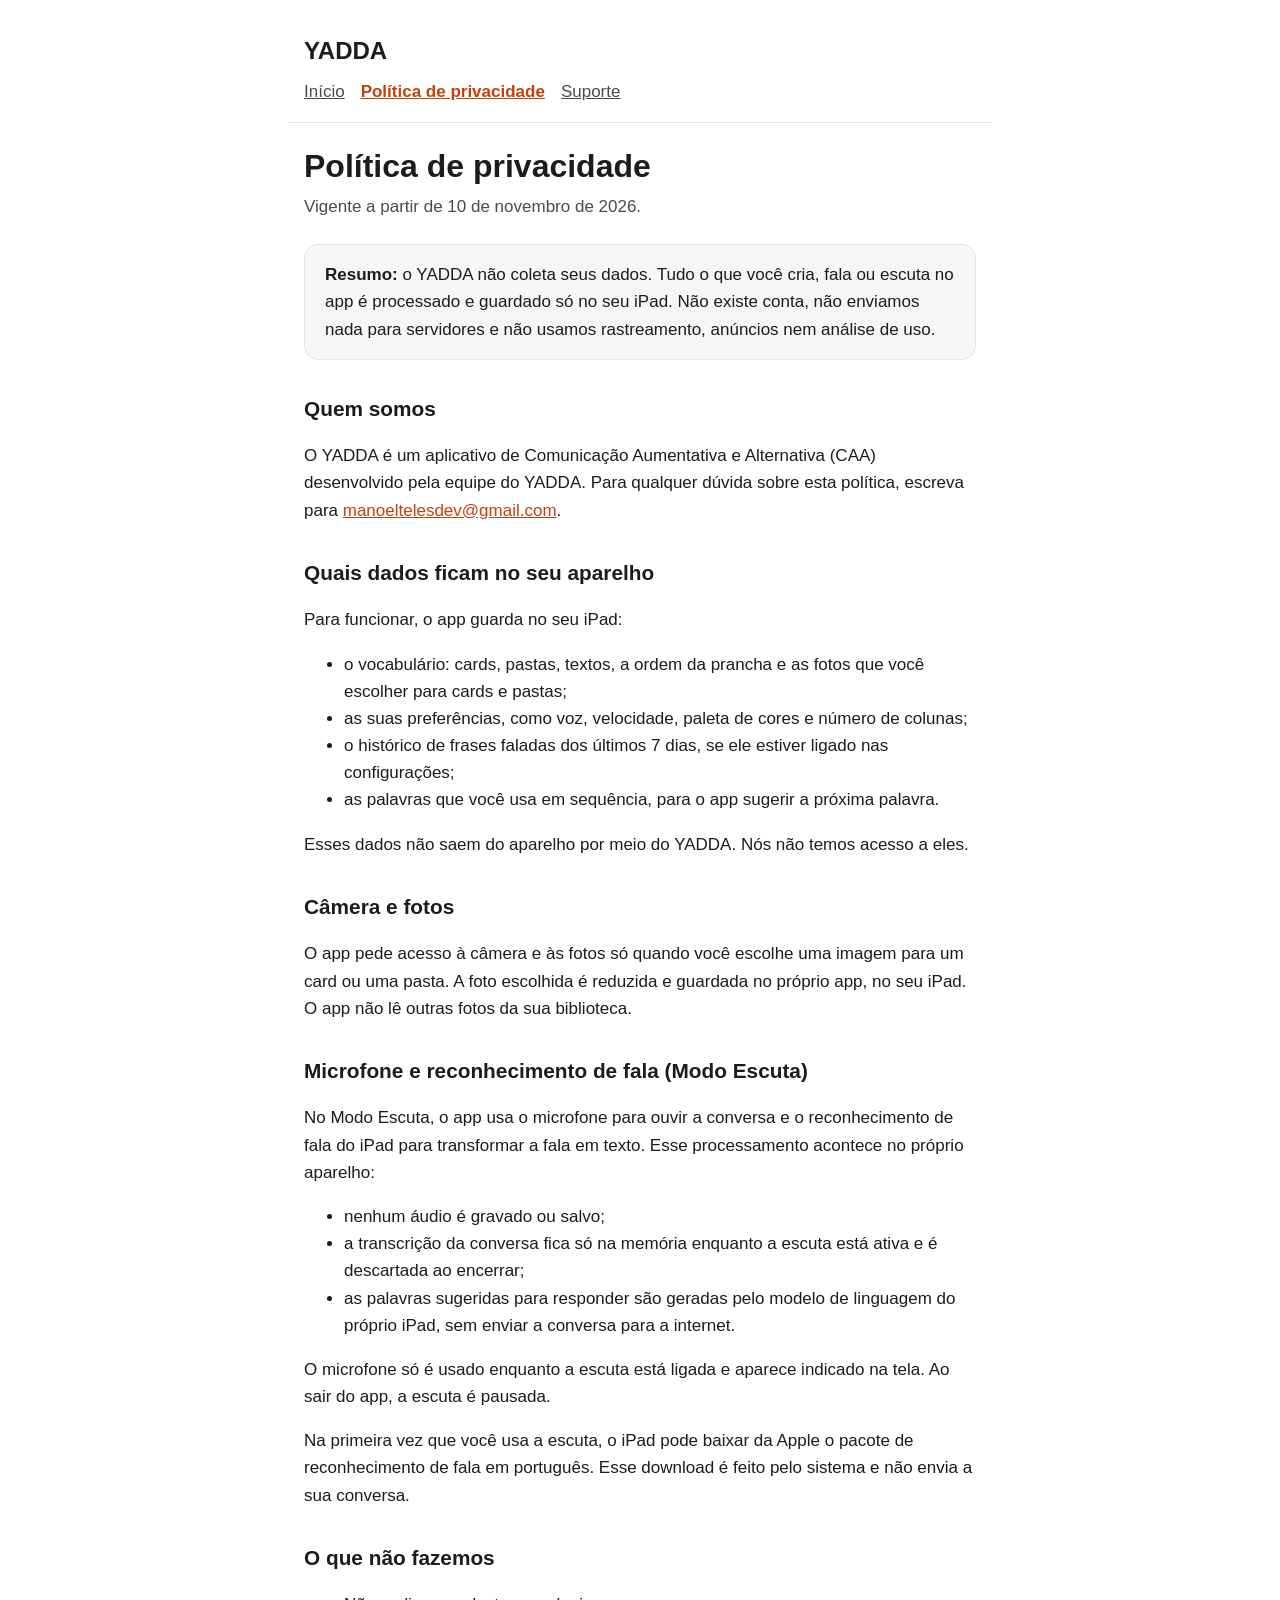
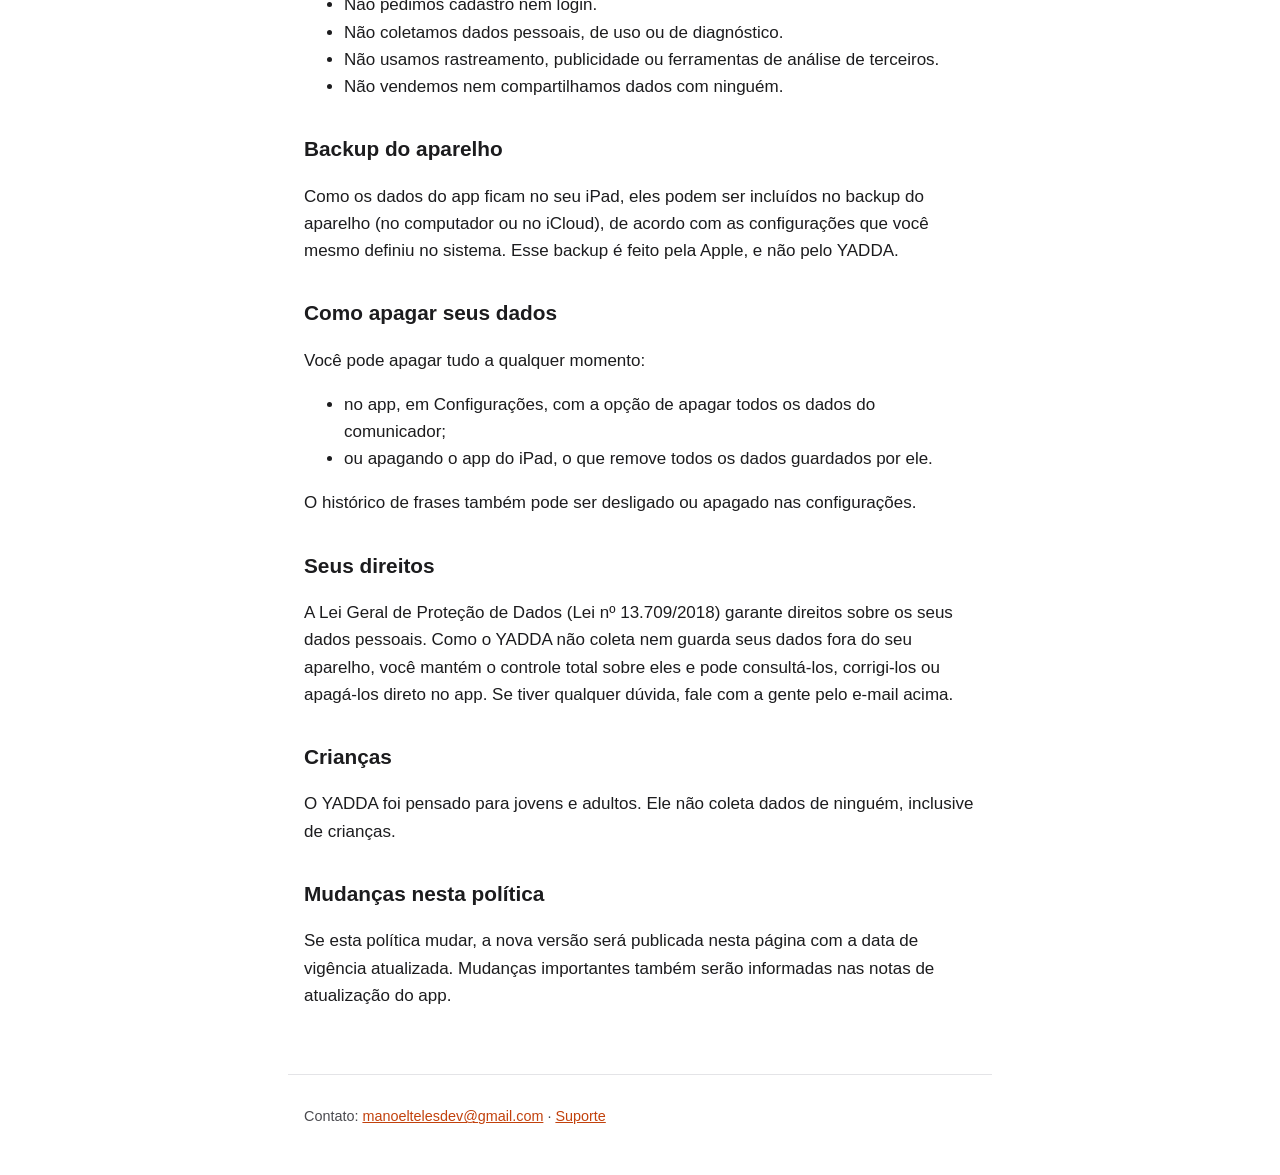
==== privacidade.html @ 6ea57fcd "Site do YADDA: início, política de privacidade e suporte Inclui o guia APP_STORE.md com as respostas" ====
<!doctype html>
<html lang="pt-BR">
<head>
  <meta charset="utf-8">
  <meta name="viewport" content="width=device-width, initial-scale=1">
  <title>Política de privacidade · YADDA</title>
  <meta name="description" content="Política de privacidade do aplicativo YADDA.">
  <link rel="stylesheet" href="estilo.css">
</head>
<body>
  <header>
    <a class="marca" href="index.html">YADDA</a>
    <nav aria-label="Páginas do site">
      <a href="index.html">Início</a>
      <a href="privacidade.html" aria-current="page">Política de privacidade</a>
      <a href="suporte.html">Suporte</a>
    </nav>
  </header>

  <main>
    <h1>Política de privacidade</h1>
    <p class="subtitulo">Vigente a partir de 10 de novembro de 2026.</p>

    <div class="cartao">
      <p><strong>Resumo:</strong> o YADDA não coleta seus dados. Tudo o que você cria, fala ou escuta no app é processado e guardado só no seu iPad. Não existe conta, não enviamos nada para servidores e não usamos rastreamento, anúncios nem análise de uso.</p>
    </div>

    <h2>Quem somos</h2>
    <p>O YADDA é um aplicativo de Comunicação Aumentativa e Alternativa (CAA) desenvolvido pela equipe do YADDA. Para qualquer dúvida sobre esta política, escreva para <a href="mailto:manoeltelesdev@gmail.com">manoeltelesdev@gmail.com</a>.</p>

    <h2>Quais dados ficam no seu aparelho</h2>
    <p>Para funcionar, o app guarda no seu iPad:</p>
    <ul>
      <li>o vocabulário: cards, pastas, textos, a ordem da prancha e as fotos que você escolher para cards e pastas;</li>
      <li>as suas preferências, como voz, velocidade, paleta de cores e número de colunas;</li>
      <li>o histórico de frases faladas dos últimos 7 dias, se ele estiver ligado nas configurações;</li>
      <li>as palavras que você usa em sequência, para o app sugerir a próxima palavra.</li>
    </ul>
    <p>Esses dados não saem do aparelho por meio do YADDA. Nós não temos acesso a eles.</p>

    <h2>Câmera e fotos</h2>
    <p>O app pede acesso à câmera e às fotos só quando você escolhe uma imagem para um card ou uma pasta. A foto escolhida é reduzida e guardada no próprio app, no seu iPad. O app não lê outras fotos da sua biblioteca.</p>

    <h2>Microfone e reconhecimento de fala (Modo Escuta)</h2>
    <p>No Modo Escuta, o app usa o microfone para ouvir a conversa e o reconhecimento de fala do iPad para transformar a fala em texto. Esse processamento acontece no próprio aparelho:</p>
    <ul>
      <li>nenhum áudio é gravado ou salvo;</li>
      <li>a transcrição da conversa fica só na memória enquanto a escuta está ativa e é descartada ao encerrar;</li>
      <li>as palavras sugeridas para responder são geradas pelo modelo de linguagem do próprio iPad, sem enviar a conversa para a internet.</li>
    </ul>
    <p>O microfone só é usado enquanto a escuta está ligada e aparece indicado na tela. Ao sair do app, a escuta é pausada.</p>
    <p>Na primeira vez que você usa a escuta, o iPad pode baixar da Apple o pacote de reconhecimento de fala em português. Esse download é feito pelo sistema e não envia a sua conversa.</p>

    <h2>O que não fazemos</h2>
    <ul>
      <li>Não pedimos cadastro nem login.</li>
      <li>Não coletamos dados pessoais, de uso ou de diagnóstico.</li>
      <li>Não usamos rastreamento, publicidade ou ferramentas de análise de terceiros.</li>
      <li>Não vendemos nem compartilhamos dados com ninguém.</li>
    </ul>

    <h2>Backup do aparelho</h2>
    <p>Como os dados do app ficam no seu iPad, eles podem ser incluídos no backup do aparelho (no computador ou no iCloud), de acordo com as configurações que você mesmo definiu no sistema. Esse backup é feito pela Apple, e não pelo YADDA.</p>

    <h2>Como apagar seus dados</h2>
    <p>Você pode apagar tudo a qualquer momento:</p>
    <ul>
      <li>no app, em Configurações, com a opção de apagar todos os dados do comunicador;</li>
      <li>ou apagando o app do iPad, o que remove todos os dados guardados por ele.</li>
    </ul>
    <p>O histórico de frases também pode ser desligado ou apagado nas configurações.</p>

    <h2>Seus direitos</h2>
    <p>A Lei Geral de Proteção de Dados (Lei nº 13.709/2018) garante direitos sobre os seus dados pessoais. Como o YADDA não coleta nem guarda seus dados fora do seu aparelho, você mantém o controle total sobre eles e pode consultá-los, corrigi-los ou apagá-los direto no app. Se tiver qualquer dúvida, fale com a gente pelo e-mail acima.</p>

    <h2>Crianças</h2>
    <p>O YADDA foi pensado para jovens e adultos. Ele não coleta dados de ninguém, inclusive de crianças.</p>

    <h2>Mudanças nesta política</h2>
    <p>Se esta política mudar, a nova versão será publicada nesta página com a data de vigência atualizada. Mudanças importantes também serão informadas nas notas de atualização do app.</p>
  </main>

  <footer>
    <p>Contato: <a href="mailto:manoeltelesdev@gmail.com">manoeltelesdev@gmail.com</a> · <a href="suporte.html">Suporte</a></p>
  </footer>
</body>
</html>
---- estilo.css ----
:root {
  --fundo: #ffffff;
  --texto: #1c1c1e;
  --texto-suave: #4a4a4f;
  --destaque: #c2410c;
  --borda: #e4e4e7;
  --cartao: #f6f6f7;
  color-scheme: light dark;
}

@media (prefers-color-scheme: dark) {
  :root {
    --fundo: #111113;
    --texto: #f2f2f4;
    --texto-suave: #b4b4ba;
    --destaque: #fb923c;
    --borda: #2c2c30;
    --cartao: #1c1c1f;
  }
}

* { box-sizing: border-box; }

body {
  margin: 0;
  background: var(--fundo);
  color: var(--texto);
  font-family: -apple-system, BlinkMacSystemFont, "SF Pro Text", "Segoe UI", Roboto, sans-serif;
  font-size: 1.0625rem;
  line-height: 1.6;
}

header, main, footer {
  max-width: 44rem;
  margin: 0 auto;
  padding: 0 1rem;
}

header {
  padding-top: 2rem;
  padding-bottom: 1rem;
  border-bottom: 1px solid var(--borda);
}

header a.marca {
  font-size: 1.5rem;
  font-weight: 700;
  color: var(--texto);
  text-decoration: none;
}

nav {
  margin-top: 0.5rem;
  display: flex;
  flex-wrap: wrap;
  gap: 1rem;
}

nav a { color: var(--texto-suave); }
nav a[aria-current="page"] { color: var(--destaque); font-weight: 600; }

main { padding-top: 1.5rem; padding-bottom: 3rem; }

h1 { font-size: 2rem; line-height: 1.2; margin: 0 0 0.5rem; }
h2 { font-size: 1.3rem; margin-top: 2rem; }

a { color: var(--destaque); }
a:focus-visible { outline: 3px solid var(--destaque); outline-offset: 2px; }

.subtitulo { color: var(--texto-suave); margin-top: 0; }

.cartao {
  background: var(--cartao);
  border: 1px solid var(--borda);
  border-radius: 14px;
  padding: 1rem 1.25rem;
  margin: 1.5rem 0;
}

.cartao p:first-child { margin-top: 0; }
.cartao p:last-child { margin-bottom: 0; }

footer {
  border-top: 1px solid var(--borda);
  padding-top: 1rem;
  padding-bottom: 2rem;
  color: var(--texto-suave);
  font-size: 0.9rem;
}
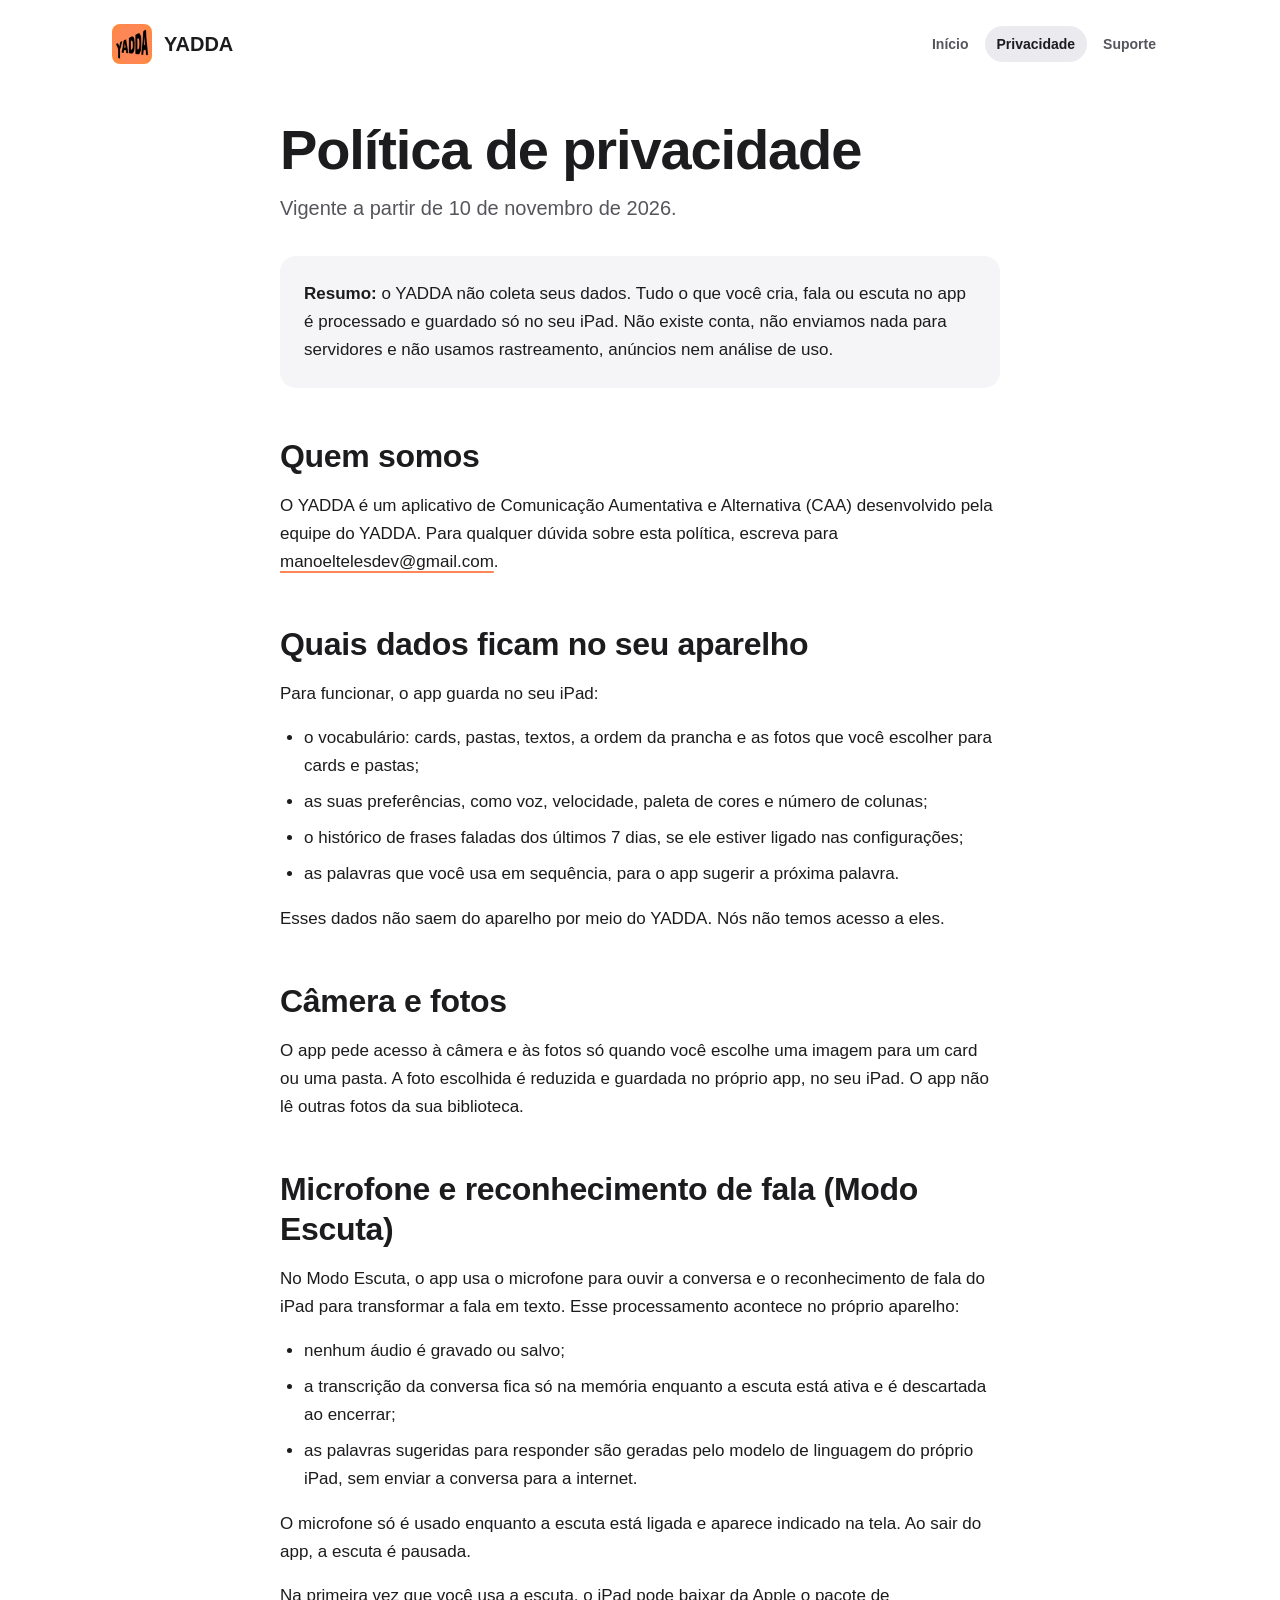
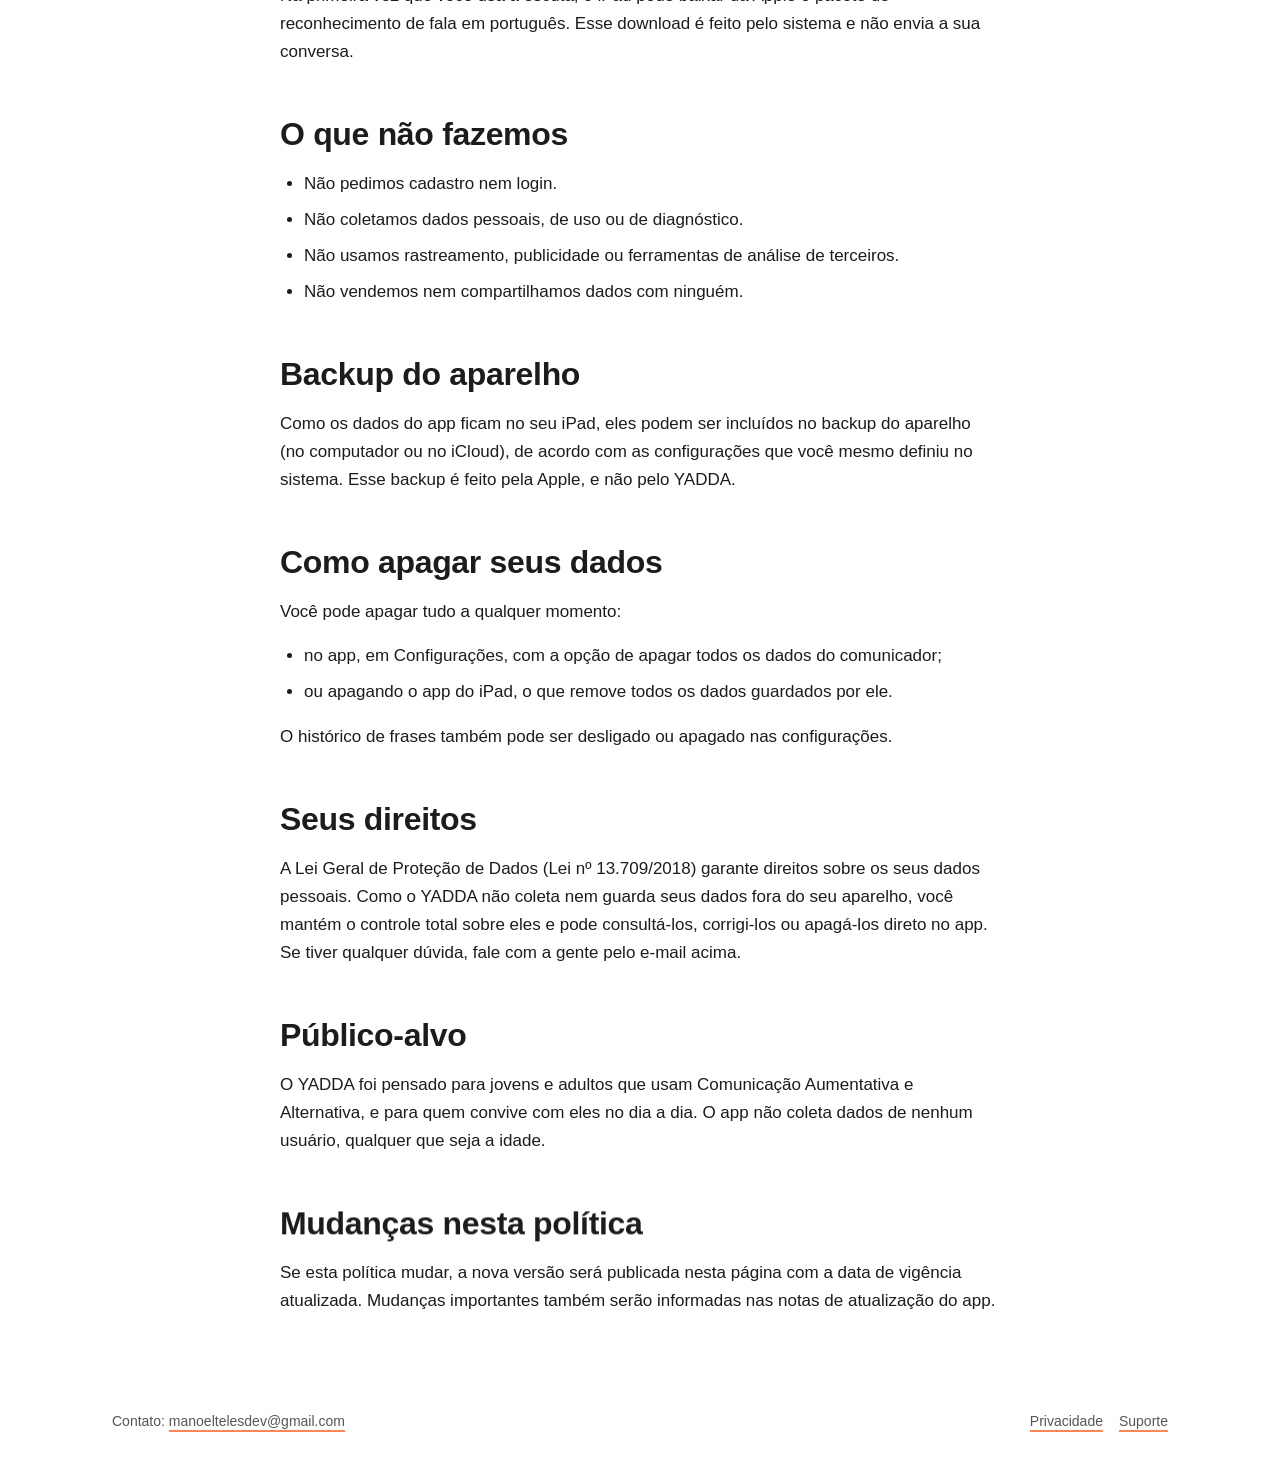
==== commit e28a891d: "feat: iPad 3D girando na rolagem, rolagem suave e frase nas cores do app - O iPad gira uma volta len" ====
--- a/privacidade.html
+++ b/privacidade.html
@@ -5,30 +5,45 @@
   <meta name="viewport" content="width=device-width, initial-scale=1">
   <title>Política de privacidade · YADDA</title>
   <meta name="description" content="Política de privacidade do aplicativo YADDA.">
+  <meta name="theme-color" content="#ffffff" media="(prefers-color-scheme: light)">
+  <meta name="theme-color" content="#111113" media="(prefers-color-scheme: dark)">
+  <link rel="icon" href="favicon.png" type="image/png">
+  <link rel="apple-touch-icon" href="apple-touch-icon.png">
   <link rel="stylesheet" href="estilo.css">
+  <script>
+    if (!matchMedia("(prefers-reduced-motion: reduce)").matches) document.documentElement.classList.add("anima");
+  </script>
+  <script src="js/lenis-1.3.27.js" defer></script>
+  <script src="js/motion-14.6.0.js" defer></script>
+  <script src="js/animacoes.js" defer></script>
 </head>
 <body>
-  <header>
-    <a class="marca" href="index.html">YADDA</a>
-    <nav aria-label="Páginas do site">
-      <a href="index.html">Início</a>
-      <a href="privacidade.html" aria-current="page">Política de privacidade</a>
-      <a href="suporte.html">Suporte</a>
-    </nav>
+  <a class="pular" href="#conteudo">Pular para o conteúdo</a>
+  <div class="progresso" aria-hidden="true"></div>
+
+  <header class="topo">
+    <div class="conteudo">
+      <a class="marca" href="index.html" data-entra><img src="img/icone.png" alt="" width="40" height="40">YADDA</a>
+      <nav class="menu" aria-label="Páginas do site">
+        <a data-entra href="index.html">Início</a>
+        <a data-entra href="privacidade.html" aria-current="page">Privacidade</a>
+        <a data-entra href="suporte.html">Suporte</a>
+      </nav>
+    </div>
   </header>
 
-  <main>
-    <h1>Política de privacidade</h1>
-    <p class="subtitulo">Vigente a partir de 10 de novembro de 2026.</p>
+  <main id="conteudo" class="conteudo leitura">
+    <h1 data-palavras>Política de privacidade</h1>
+    <p class="apoio" data-entra>Vigente a partir de 10 de novembro de 2026.</p>
 
-    <div class="cartao">
+    <div class="resumo" data-entra>
       <p><strong>Resumo:</strong> o YADDA não coleta seus dados. Tudo o que você cria, fala ou escuta no app é processado e guardado só no seu iPad. Não existe conta, não enviamos nada para servidores e não usamos rastreamento, anúncios nem análise de uso.</p>
     </div>
 
-    <h2>Quem somos</h2>
+    <h2 data-revela>Quem somos</h2>
     <p>O YADDA é um aplicativo de Comunicação Aumentativa e Alternativa (CAA) desenvolvido pela equipe do YADDA. Para qualquer dúvida sobre esta política, escreva para <a href="mailto:manoeltelesdev@gmail.com">manoeltelesdev@gmail.com</a>.</p>
 
-    <h2>Quais dados ficam no seu aparelho</h2>
+    <h2 data-revela>Quais dados ficam no seu aparelho</h2>
     <p>Para funcionar, o app guarda no seu iPad:</p>
     <ul>
       <li>o vocabulário: cards, pastas, textos, a ordem da prancha e as fotos que você escolher para cards e pastas;</li>
@@ -38,10 +53,10 @@
     </ul>
     <p>Esses dados não saem do aparelho por meio do YADDA. Nós não temos acesso a eles.</p>
 
-    <h2>Câmera e fotos</h2>
+    <h2 data-revela>Câmera e fotos</h2>
     <p>O app pede acesso à câmera e às fotos só quando você escolhe uma imagem para um card ou uma pasta. A foto escolhida é reduzida e guardada no próprio app, no seu iPad. O app não lê outras fotos da sua biblioteca.</p>
 
-    <h2>Microfone e reconhecimento de fala (Modo Escuta)</h2>
+    <h2 data-revela>Microfone e reconhecimento de fala (Modo Escuta)</h2>
     <p>No Modo Escuta, o app usa o microfone para ouvir a conversa e o reconhecimento de fala do iPad para transformar a fala em texto. Esse processamento acontece no próprio aparelho:</p>
     <ul>
       <li>nenhum áudio é gravado ou salvo;</li>
@@ -51,7 +66,7 @@
     <p>O microfone só é usado enquanto a escuta está ligada e aparece indicado na tela. Ao sair do app, a escuta é pausada.</p>
     <p>Na primeira vez que você usa a escuta, o iPad pode baixar da Apple o pacote de reconhecimento de fala em português. Esse download é feito pelo sistema e não envia a sua conversa.</p>
 
-    <h2>O que não fazemos</h2>
+    <h2 data-revela>O que não fazemos</h2>
     <ul>
       <li>Não pedimos cadastro nem login.</li>
       <li>Não coletamos dados pessoais, de uso ou de diagnóstico.</li>
@@ -59,10 +74,10 @@
       <li>Não vendemos nem compartilhamos dados com ninguém.</li>
     </ul>
 
-    <h2>Backup do aparelho</h2>
+    <h2 data-revela>Backup do aparelho</h2>
     <p>Como os dados do app ficam no seu iPad, eles podem ser incluídos no backup do aparelho (no computador ou no iCloud), de acordo com as configurações que você mesmo definiu no sistema. Esse backup é feito pela Apple, e não pelo YADDA.</p>
 
-    <h2>Como apagar seus dados</h2>
+    <h2 data-revela>Como apagar seus dados</h2>
     <p>Você pode apagar tudo a qualquer momento:</p>
     <ul>
       <li>no app, em Configurações, com a opção de apagar todos os dados do comunicador;</li>
@@ -70,18 +85,24 @@
     </ul>
     <p>O histórico de frases também pode ser desligado ou apagado nas configurações.</p>
 
-    <h2>Seus direitos</h2>
+    <h2 data-revela>Seus direitos</h2>
     <p>A Lei Geral de Proteção de Dados (Lei nº 13.709/2018) garante direitos sobre os seus dados pessoais. Como o YADDA não coleta nem guarda seus dados fora do seu aparelho, você mantém o controle total sobre eles e pode consultá-los, corrigi-los ou apagá-los direto no app. Se tiver qualquer dúvida, fale com a gente pelo e-mail acima.</p>
 
-    <h2>Crianças</h2>
-    <p>O YADDA foi pensado para jovens e adultos. Ele não coleta dados de ninguém, inclusive de crianças.</p>
+    <h2 data-revela>Público-alvo</h2>
+    <p>O YADDA foi pensado para jovens e adultos que usam Comunicação Aumentativa e Alternativa, e para quem convive com eles no dia a dia. O app não coleta dados de nenhum usuário, qualquer que seja a idade.</p>
 
-    <h2>Mudanças nesta política</h2>
+    <h2 data-revela>Mudanças nesta política</h2>
     <p>Se esta política mudar, a nova versão será publicada nesta página com a data de vigência atualizada. Mudanças importantes também serão informadas nas notas de atualização do app.</p>
   </main>
 
-  <footer>
-    <p>Contato: <a href="mailto:manoeltelesdev@gmail.com">manoeltelesdev@gmail.com</a> · <a href="suporte.html">Suporte</a></p>
+  <footer class="rodape">
+    <div class="conteudo">
+      <p>Contato: <a href="mailto:manoeltelesdev@gmail.com">manoeltelesdev@gmail.com</a></p>
+      <nav aria-label="Rodapé">
+        <a href="privacidade.html">Privacidade</a>
+        <a href="suporte.html">Suporte</a>
+      </nav>
+    </div>
   </footer>
 </body>
 </html>
--- a/estilo.css
+++ b/estilo.css
@@ -1,89 +1,496 @@
+/* YADDA · tokens e estilos do site.
+   Primitivos vêm do app (Colors/Default e AppIcon). Componentes usam só os semânticos. */
+
 :root {
-  --fundo: #ffffff;
-  --texto: #1c1c1e;
-  --texto-suave: #4a4a4f;
-  --destaque: #c2410c;
-  --borda: #e4e4e7;
-  --cartao: #f6f6f7;
+  /* Primitivos: paleta Original dos cards e laranja do ícone */
+  --yellow-500: #ffb700;
+  --green-500: #45bf59;
+  --orange-500: #ff8657;
+  --blue-500: #1cb5e3;
+  --pink-500: #ff6eb9;
+  --purple-500: #d668e5;
+  --neutral-0: #ffffff;
+  --neutral-50: #f5f5f7;
+  --neutral-100: #ebebef;
+  --neutral-600: #55555c;
+  --neutral-900: #1c1c1e;
+  --neutral-950: #111113;
+
+  /* Semânticos (claro) */
+  --color-bg: var(--neutral-0);
+  --color-surface: var(--neutral-50);
+  --color-surface-strong: var(--neutral-100);
+  --color-text: var(--neutral-900);
+  --color-text-muted: var(--neutral-600);
+  --color-on-brand: var(--neutral-900);
+  --color-brand: var(--orange-500);
+  --color-link-line: var(--orange-500);
+  --color-focus: var(--neutral-900);
+  --color-bezel: var(--neutral-900);
+
+  /* Espaço (grade de 4) */
+  --space-1: 4px;
+  --space-2: 8px;
+  --space-3: 12px;
+  --space-4: 16px;
+  --space-5: 20px;
+  --space-6: 24px;
+  --space-8: 32px;
+  --space-10: 40px;
+  --space-12: 48px;
+  --space-16: 64px;
+  --space-24: 96px;
+
+  /* Raio */
+  --radius-sm: 8px;
+  --radius-md: 16px;
+  --radius-lg: 24px;
+  --radius-xl: 40px;
+  --radius-pill: 999px;
+
+  /* Tipografia: escala com line-height na grade */
+  --font-sans: -apple-system, BlinkMacSystemFont, "SF Pro Text", "Segoe UI", Roboto, sans-serif;
+  --text-sm: 14px;   --leading-sm: 20px;
+  --text-md: 17px;   --leading-md: 28px;
+  --text-lg: 20px;   --leading-lg: 32px;
+  --text-xl: 24px;   --leading-xl: 32px;
+  --text-2xl: 32px;  --leading-2xl: 40px;
+  --text-3xl: 40px;  --leading-3xl: 44px;
+  --text-4xl: 56px;  --leading-4xl: 60px;
+
+  /* Sombra e movimento */
+  --shadow-shot: 0 12px 40px rgb(0 0 0 / 0.12);
+  --duration-fast: 150ms;
+  --duration-base: 240ms;
+  --ease: cubic-bezier(0.2, 0, 0, 1);
+
+  /* Largura */
+  --width-page: 1120px;
+  --width-text: 720px;
+
   color-scheme: light dark;
 }
 
 @media (prefers-color-scheme: dark) {
   :root {
-    --fundo: #111113;
-    --texto: #f2f2f4;
-    --texto-suave: #b4b4ba;
-    --destaque: #fb923c;
-    --borda: #2c2c30;
-    --cartao: #1c1c1f;
+    --color-bg: var(--neutral-950);
+    --color-surface: #1c1c1f;
+    --color-surface-strong: #2a2a2e;
+    --color-text: #f2f2f4;
+    --color-text-muted: #b4b4ba;
+    --color-focus: #f2f2f4;
+    --color-bezel: #2a2a2e;
+    --shadow-shot: 0 12px 40px rgb(0 0 0 / 0.5);
   }
 }
 
-* { box-sizing: border-box; }
+/* Rolagem suave (Lenis) */
+html.lenis,
+html.lenis body {
+  height: auto;
+}
+
+.lenis:not(.lenis-autoToggle).lenis-stopped {
+  overflow: clip;
+}
+
+.lenis [data-lenis-prevent],
+.lenis [data-lenis-prevent-wheel],
+.lenis [data-lenis-prevent-touch],
+.lenis [data-lenis-prevent-vertical],
+.lenis [data-lenis-prevent-horizontal] {
+  overscroll-behavior: contain;
+}
+
+.lenis.lenis-smooth iframe {
+  pointer-events: none;
+}
+
+.lenis.lenis-autoToggle {
+  transition-property: overflow;
+  transition-duration: 1ms;
+  transition-behavior: allow-discrete;
+}
+
+/* Base */
+*, *::before, *::after { box-sizing: border-box; }
+
+html { -webkit-text-size-adjust: 100%; }
 
 body {
   margin: 0;
-  background: var(--fundo);
-  color: var(--texto);
-  font-family: -apple-system, BlinkMacSystemFont, "SF Pro Text", "Segoe UI", Roboto, sans-serif;
-  font-size: 1.0625rem;
-  line-height: 1.6;
-}
-
-header, main, footer {
-  max-width: 44rem;
+  background: var(--color-bg);
+  color: var(--color-text);
+  font-family: var(--font-sans);
+  font-size: var(--text-md);
+  line-height: var(--leading-md);
+}
+
+img { display: block; max-width: 100%; height: auto; }
+
+a {
+  color: inherit;
+  text-decoration-line: underline;
+  text-decoration-color: var(--color-link-line);
+  text-decoration-thickness: 2px;
+  text-underline-offset: 4px;
+  transition: text-decoration-thickness var(--duration-fast) var(--ease);
+}
+a:hover { text-decoration-thickness: 4px; }
+
+:focus-visible {
+  outline: 3px solid var(--color-focus);
+  outline-offset: 4px;
+  border-radius: var(--radius-sm);
+}
+
+.pular {
+  position: absolute;
+  left: var(--space-4);
+  top: calc(-1 * var(--space-16));
+  padding: var(--space-2) var(--space-4);
+  background: var(--color-text);
+  color: var(--color-bg);
+  border-radius: var(--radius-sm);
+  z-index: 10;
+}
+.pular:focus { top: var(--space-4); }
+
+.conteudo {
+  width: 100%;
+  max-width: var(--width-page);
   margin: 0 auto;
-  padding: 0 1rem;
-}
-
-header {
-  padding-top: 2rem;
-  padding-bottom: 1rem;
-  border-bottom: 1px solid var(--borda);
-}
-
-header a.marca {
-  font-size: 1.5rem;
-  font-weight: 700;
-  color: var(--texto);
-  text-decoration: none;
-}
-
-nav {
-  margin-top: 0.5rem;
+  padding: 0 var(--space-4);
+}
+
+@media (min-width: 768px) {
+  .conteudo { padding: 0 var(--space-8); }
+}
+
+/* Topo */
+.topo .conteudo {
   display: flex;
   flex-wrap: wrap;
-  gap: 1rem;
-}
-
-nav a { color: var(--texto-suave); }
-nav a[aria-current="page"] { color: var(--destaque); font-weight: 600; }
-
-main { padding-top: 1.5rem; padding-bottom: 3rem; }
-
-h1 { font-size: 2rem; line-height: 1.2; margin: 0 0 0.5rem; }
-h2 { font-size: 1.3rem; margin-top: 2rem; }
-
-a { color: var(--destaque); }
-a:focus-visible { outline: 3px solid var(--destaque); outline-offset: 2px; }
-
-.subtitulo { color: var(--texto-suave); margin-top: 0; }
-
-.cartao {
-  background: var(--cartao);
-  border: 1px solid var(--borda);
-  border-radius: 14px;
-  padding: 1rem 1.25rem;
-  margin: 1.5rem 0;
-}
-
-.cartao p:first-child { margin-top: 0; }
-.cartao p:last-child { margin-bottom: 0; }
-
-footer {
-  border-top: 1px solid var(--borda);
-  padding-top: 1rem;
-  padding-bottom: 2rem;
-  color: var(--texto-suave);
-  font-size: 0.9rem;
-}
+  align-items: center;
+  justify-content: space-between;
+  gap: var(--space-4);
+  padding-top: var(--space-6);
+  padding-bottom: var(--space-6);
+}
+
+.marca {
+  display: inline-flex;
+  align-items: center;
+  gap: var(--space-3);
+  font-size: var(--text-lg);
+  line-height: var(--leading-lg);
+  font-weight: 800;
+  text-decoration: none;
+}
+.marca img {
+  width: 40px;
+  height: 40px;
+  border-radius: var(--radius-sm);
+}
+
+.menu {
+  display: flex;
+  flex-wrap: wrap;
+  gap: var(--space-1);
+}
+.menu a {
+  display: inline-block;
+  padding: var(--space-2) var(--space-3);
+  border-radius: var(--radius-pill);
+  font-size: var(--text-sm);
+  line-height: var(--leading-sm);
+  font-weight: 600;
+  text-decoration: none;
+  color: var(--color-text-muted);
+  transition: background-color var(--duration-fast) var(--ease), color var(--duration-fast) var(--ease);
+}
+.menu a:hover { color: var(--color-text); background: var(--color-surface); }
+.menu a[aria-current="page"] { color: var(--color-text); background: var(--color-surface-strong); }
+
+/* Tipografia */
+h1, h2, h3 { margin: 0; letter-spacing: -0.01em; }
+
+h1 {
+  font-size: var(--text-3xl);
+  line-height: var(--leading-3xl);
+  font-weight: 800;
+  letter-spacing: -0.02em;
+}
+
+h2 {
+  font-size: var(--text-xl);
+  line-height: var(--leading-xl);
+  font-weight: 700;
+}
+
+h3 {
+  font-size: var(--text-md);
+  line-height: var(--leading-md);
+  font-weight: 700;
+}
+
+@media (min-width: 768px) {
+  h1 { font-size: var(--text-4xl); line-height: var(--leading-4xl); }
+  h2 { font-size: var(--text-2xl); line-height: var(--leading-2xl); }
+}
+
+p { margin: 0; }
+
+.apoio {
+  font-size: var(--text-lg);
+  line-height: var(--leading-lg);
+  color: var(--color-text-muted);
+}
+
+/* Botões: um cheio por página */
+.botao {
+  display: inline-flex;
+  align-items: center;
+  justify-content: center;
+  min-height: 48px;
+  padding: var(--space-3) var(--space-6);
+  border-radius: var(--radius-pill);
+  font-weight: 700;
+  text-decoration: none;
+  transition: transform var(--duration-fast) var(--ease), opacity var(--duration-fast) var(--ease);
+}
+.botao:active { transform: scale(0.98); }
+.botao--principal { background: var(--color-brand); color: var(--color-on-brand); }
+.botao--principal:hover { opacity: 0.9; }
+
+/* Página inicial */
+.abertura {
+  display: grid;
+  gap: var(--space-12);
+  justify-items: center;
+  padding-top: var(--space-8);
+  padding-bottom: var(--space-16);
+  text-align: center;
+}
+
+.abertura__texto {
+  display: grid;
+  gap: var(--space-6);
+  justify-items: center;
+  max-width: var(--width-text);
+}
+
+@media (min-width: 960px) {
+  .abertura { gap: var(--space-16); padding-top: var(--space-12); padding-bottom: var(--space-24); }
+}
+
+/* A frase em cards: o destaque do site */
+.frase {
+  display: flex;
+  flex-wrap: wrap;
+  justify-content: center;
+  gap: var(--space-2);
+}
+.frase button {
+  min-width: 80px;
+  height: 88px;
+  padding: 0 var(--space-5);
+  border: 0;
+  border-radius: var(--radius-md);
+  color: var(--color-on-brand);
+  font: inherit;
+  font-size: var(--text-lg);
+  line-height: var(--leading-lg);
+  font-weight: 700;
+  cursor: pointer;
+  -webkit-tap-highlight-color: transparent;
+}
+@media (max-width: 480px) {
+  .frase button {
+    min-width: 0;
+    height: 64px;
+    padding: 0 var(--space-3);
+    font-size: var(--text-md);
+    line-height: var(--leading-md);
+    border-radius: var(--radius-sm);
+  }
+}
+.frase button:nth-child(1) { background: var(--orange-500); }
+.frase button:nth-child(2) { background: var(--blue-500); }
+.frase button:nth-child(3) { background: var(--green-500); }
+
+.palavra { display: inline-block; }
+
+/* Moldura de iPad */
+.palco {
+  width: 100%;
+  max-width: 880px;
+  perspective: 1600px;
+}
+
+.ipad {
+  margin: 0;
+  padding: var(--space-3);
+  border-radius: var(--radius-lg);
+  background: var(--color-bezel);
+  box-shadow: var(--shadow-shot);
+  will-change: transform;
+}
+.ipad img { border-radius: var(--radius-md); }
+
+@media (min-width: 768px) {
+  .ipad { padding: var(--space-4); border-radius: var(--radius-xl); }
+  .ipad img { border-radius: var(--radius-lg); }
+}
+
+/* iPad 3D: o canvas cobre a tela, e as molduras viram só âncoras de posição */
+.cena3d {
+  position: fixed;
+  inset: 0;
+  width: 100%;
+  height: 100%;
+  z-index: 5;
+  pointer-events: none;
+  opacity: 0;
+}
+.tres [data-ipad] { background: transparent; box-shadow: none; }
+.tres [data-ipad] img { opacity: 0; }
+
+/* Barra de progresso da leitura, nas cores dos cards */
+.progresso {
+  position: fixed;
+  inset: 0 0 auto 0;
+  height: var(--space-1);
+  z-index: 20;
+  transform: scaleX(0);
+  transform-origin: 0 50%;
+  background: linear-gradient(90deg,
+    var(--pink-500) 0 16.66%, var(--yellow-500) 0 33.33%, var(--orange-500) 0 50%,
+    var(--green-500) 0 66.66%, var(--purple-500) 0 83.33%, var(--blue-500) 0);
+}
+
+/* Estado inicial das animações: só quando o JS e o movimento estão ligados */
+.anima [data-entra],
+.anima [data-revela],
+.anima [data-cascata] > *,
+.anima .palavra { opacity: 0; }
+
+.recursos {
+  display: grid;
+  gap: var(--space-8);
+  padding-top: var(--space-16);
+  padding-bottom: var(--space-16);
+}
+.recursos ul {
+  display: grid;
+  gap: var(--space-8);
+  margin: 0;
+  padding: 0;
+  list-style: none;
+}
+.recursos li { display: grid; gap: var(--space-2); align-content: start; }
+.recursos li p { color: var(--color-text-muted); }
+
+@media (min-width: 768px) {
+  .recursos ul { grid-template-columns: repeat(2, 1fr); gap: var(--space-10) var(--space-12); }
+}
+
+.escuta {
+  display: grid;
+  gap: var(--space-10);
+  align-items: center;
+  padding-top: var(--space-16);
+  padding-bottom: var(--space-16);
+}
+.escuta__texto { display: grid; gap: var(--space-4); }
+.escuta .ipad { width: 100%; order: -1; }
+
+@media (min-width: 960px) {
+  .escuta { grid-template-columns: 3fr 2fr; gap: var(--space-16); }
+}
+
+.faixa {
+  background: var(--color-surface);
+}
+.faixa .conteudo {
+  display: grid;
+  gap: var(--space-4);
+  padding-top: var(--space-12);
+  padding-bottom: var(--space-12);
+  max-width: calc(var(--width-text) + 2 * var(--space-8));
+}
+
+/* Páginas de texto (privacidade e suporte) */
+.leitura {
+  max-width: calc(var(--width-text) + 2 * var(--space-8));
+  padding-top: var(--space-8);
+  padding-bottom: var(--space-16);
+}
+.leitura > * + * { margin-top: var(--space-4); }
+.leitura h1 + .apoio { margin-top: var(--space-3); }
+.leitura h2 { margin-top: var(--space-12); }
+.leitura h3 { margin-top: var(--space-6); }
+.leitura ul { padding-left: var(--space-6); }
+.leitura li + li { margin-top: var(--space-2); }
+
+.resumo {
+  margin-top: var(--space-8);
+  padding: var(--space-6);
+  border-radius: var(--radius-md);
+  background: var(--color-surface);
+}
+
+/* Perguntas frequentes */
+.perguntas { margin-top: var(--space-6); }
+.perguntas details {
+  border-radius: var(--radius-md);
+  background: var(--color-surface);
+}
+.perguntas details + details { margin-top: var(--space-2); }
+.perguntas summary {
+  display: flex;
+  justify-content: space-between;
+  align-items: center;
+  gap: var(--space-4);
+  min-height: 56px;
+  padding: var(--space-3) var(--space-5);
+  font-weight: 700;
+  cursor: pointer;
+  list-style: none;
+  border-radius: var(--radius-md);
+}
+.perguntas summary::-webkit-details-marker { display: none; }
+.perguntas summary::after {
+  content: "";
+  flex: none;
+  width: 10px;
+  height: 10px;
+  border-right: 2px solid currentColor;
+  border-bottom: 2px solid currentColor;
+  transform: translateY(-2px) rotate(45deg);
+  transition: transform var(--duration-fast) var(--ease);
+}
+.perguntas details[open] summary::after { transform: translateY(2px) rotate(-135deg); }
+.perguntas details .resposta {
+  padding: 0 var(--space-5) var(--space-5);
+  color: var(--color-text-muted);
+}
+
+/* Rodapé */
+.rodape .conteudo {
+  display: flex;
+  flex-wrap: wrap;
+  justify-content: space-between;
+  gap: var(--space-4);
+  padding-top: var(--space-8);
+  padding-bottom: var(--space-10);
+  font-size: var(--text-sm);
+  line-height: var(--leading-sm);
+  color: var(--color-text-muted);
+}
+.rodape__texto { display: grid; gap: var(--space-1); max-width: var(--width-text); }
+.rodape nav { display: flex; flex-wrap: wrap; gap: var(--space-4); }
+
+@media (prefers-reduced-motion: reduce) {
+  *, *::before, *::after { transition: none !important; animation: none !important; }
+}
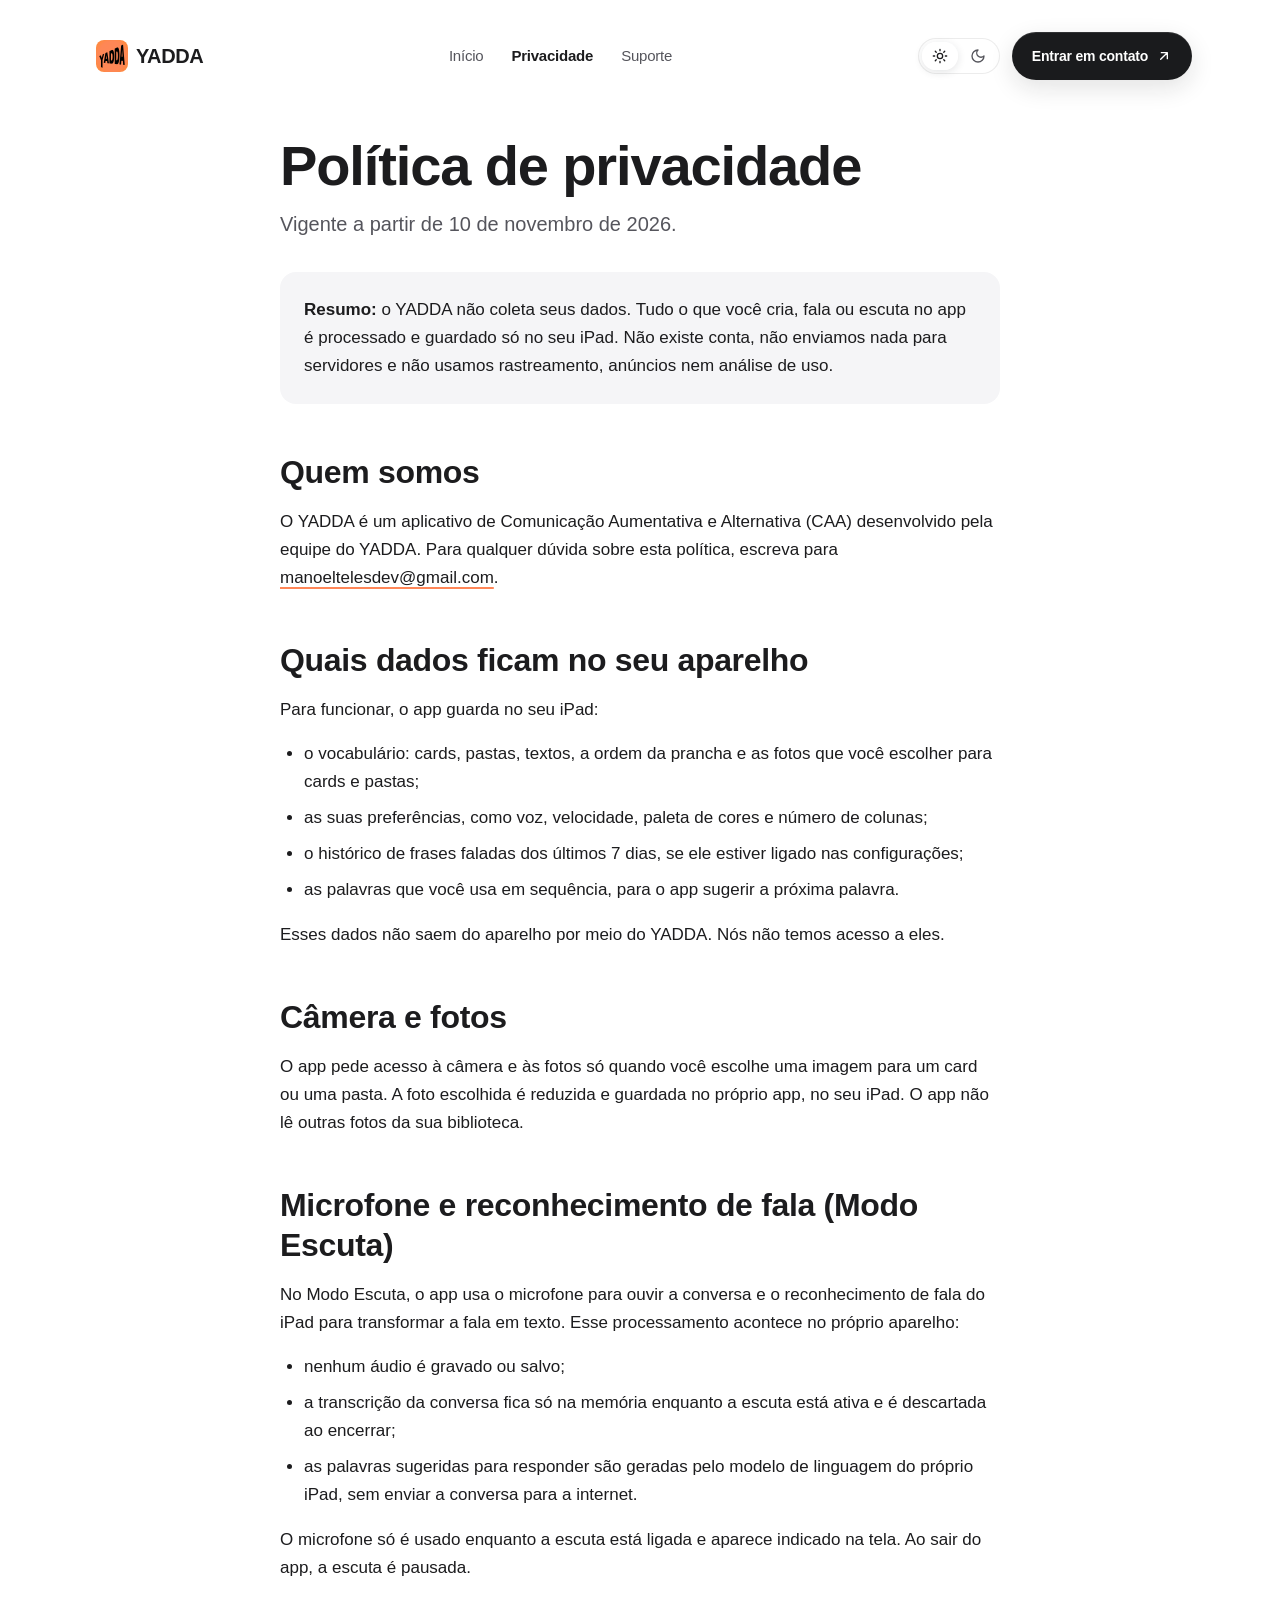
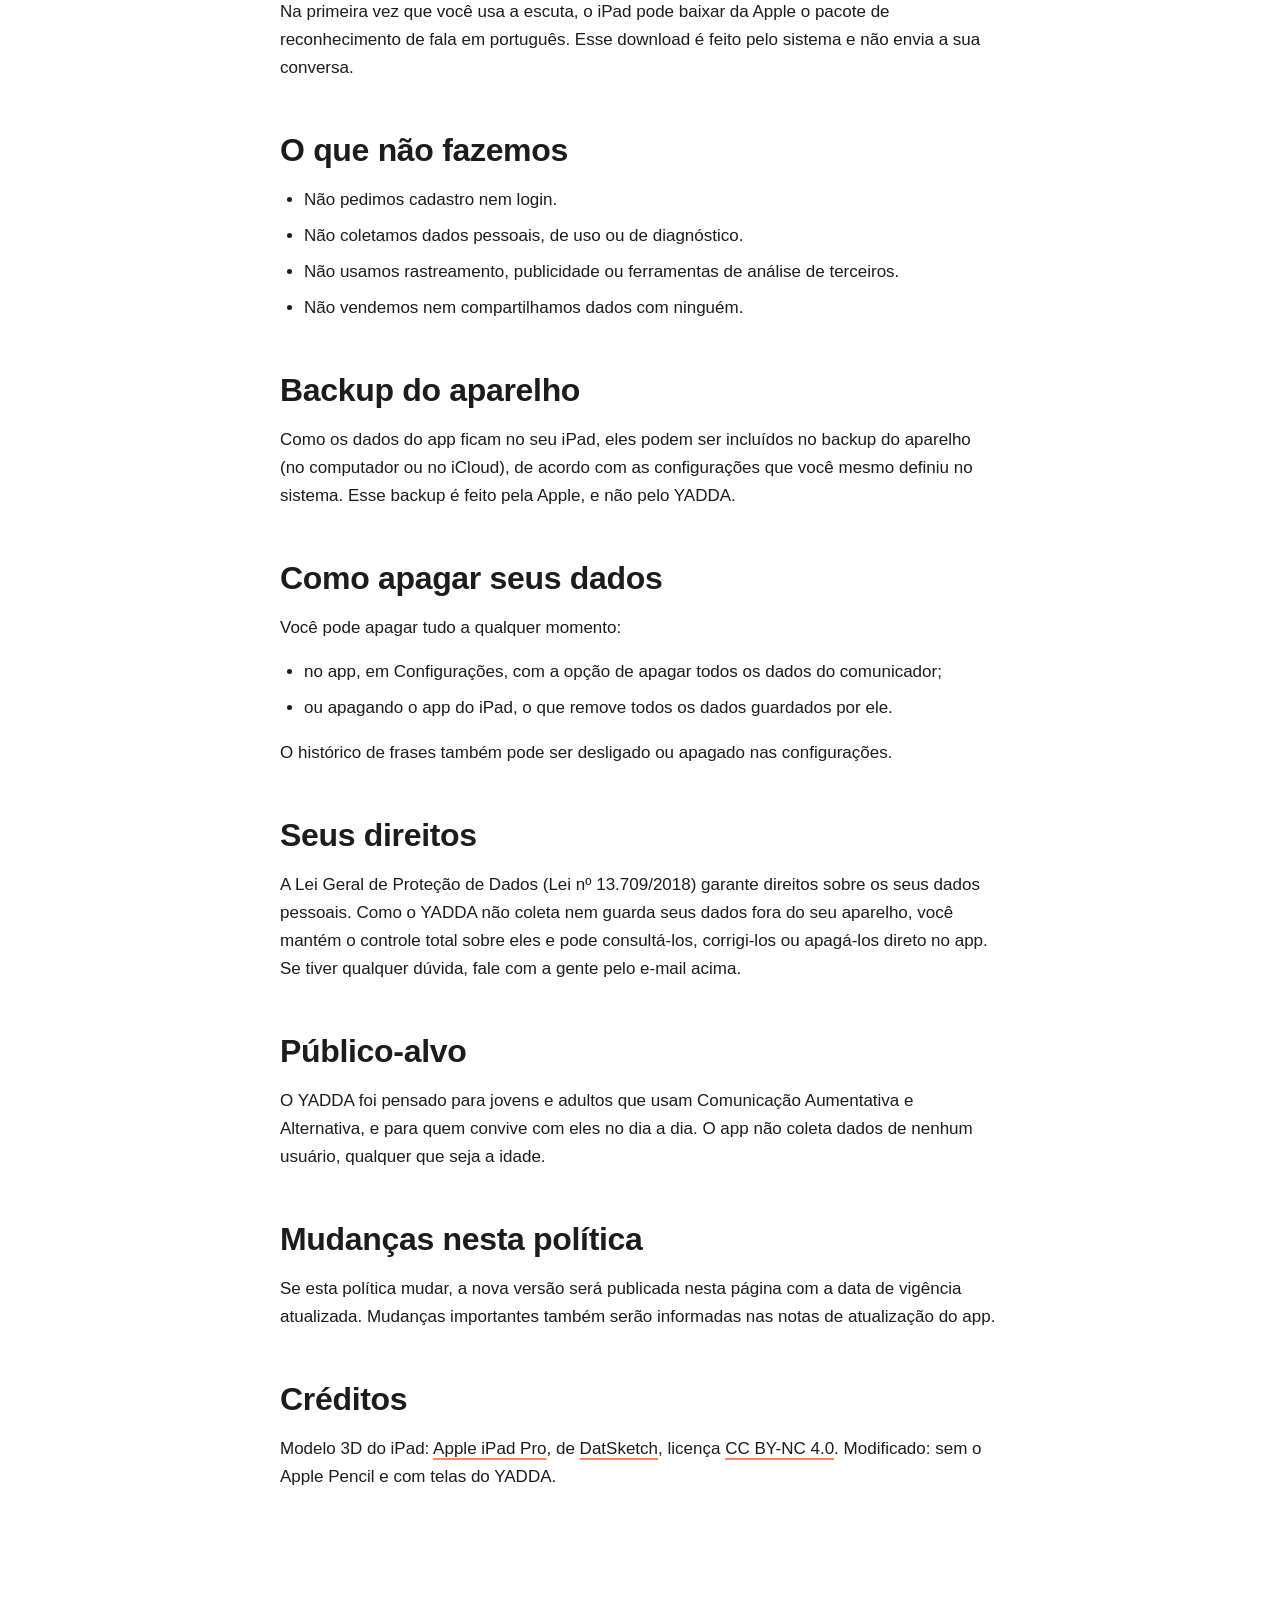
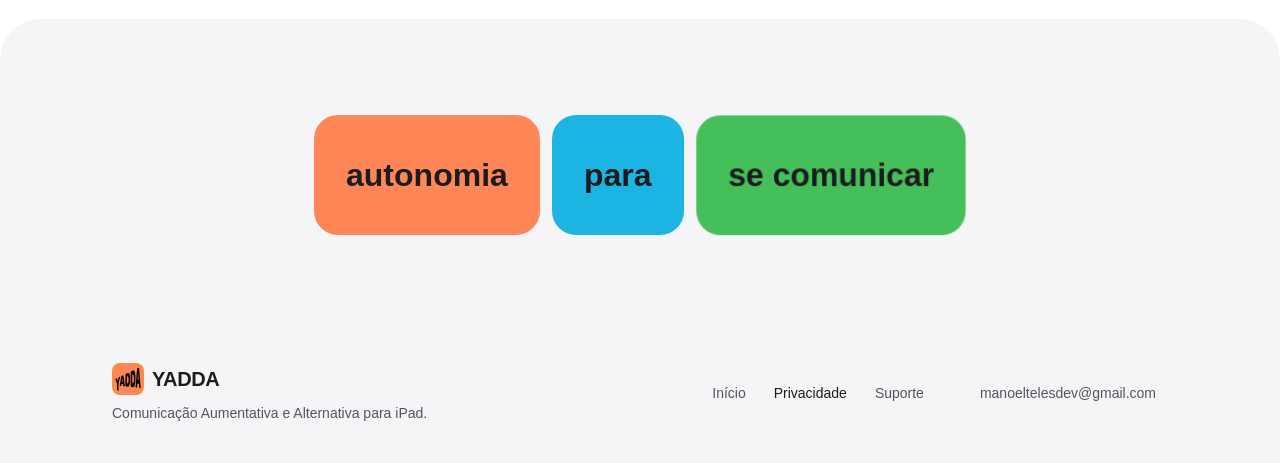
==== commit 256c49d6: "feat: navbar de vidro, tema claro e escuro, mosaico na hero, bento com pictogramas e footer novo Co-" ====
--- a/privacidade.html
+++ b/privacidade.html
@@ -5,32 +5,61 @@
   <meta name="viewport" content="width=device-width, initial-scale=1">
   <title>Política de privacidade · YADDA</title>
   <meta name="description" content="Política de privacidade do aplicativo YADDA.">
-  <meta name="theme-color" content="#ffffff" media="(prefers-color-scheme: light)">
-  <meta name="theme-color" content="#111113" media="(prefers-color-scheme: dark)">
+  <meta name="theme-color" content="#ffffff" media="(prefers-color-scheme: light)" data-cor-tema="light">
+  <meta name="theme-color" content="#111113" media="(prefers-color-scheme: dark)" data-cor-tema="dark">
   <link rel="icon" href="favicon.png" type="image/png">
   <link rel="apple-touch-icon" href="apple-touch-icon.png">
   <link rel="stylesheet" href="estilo.css">
   <script>
+    try { var t = localStorage.getItem("yadda-tema"); if (t === "light" || t === "dark") document.documentElement.dataset.theme = t; } catch (e) {}
     if (!matchMedia("(prefers-reduced-motion: reduce)").matches) document.documentElement.classList.add("anima");
   </script>
   <script src="js/lenis-1.3.27.js" defer></script>
   <script src="js/motion-14.6.0.js" defer></script>
   <script src="js/animacoes.js" defer></script>
+  <script src="js/navbar.js" defer></script>
+  <script src="js/tema.js" defer></script>
 </head>
 <body>
   <a class="pular" href="#conteudo">Pular para o conteúdo</a>
   <div class="progresso" aria-hidden="true"></div>
 
-  <header class="topo">
-    <div class="conteudo">
-      <a class="marca" href="index.html" data-entra><img src="img/icone.png" alt="" width="40" height="40">YADDA</a>
-      <nav class="menu" aria-label="Páginas do site">
-        <a data-entra href="index.html">Início</a>
-        <a data-entra href="privacidade.html" aria-current="page">Privacidade</a>
-        <a data-entra href="suporte.html">Suporte</a>
+  <div class="nav-cena" data-largo="true" data-entra>
+    <header class="nav">
+      <span class="nav__vidro" aria-hidden="true"></span>
+      <a class="nav__marca" href="index.html" aria-label="YADDA, início"><img src="img/icone.png" alt="" width="32" height="32">YADDA</a>
+      <nav class="nav__links" aria-label="Páginas do site">
+        <a href="index.html">Início</a>
+        <a href="privacidade.html" aria-current="page">Privacidade</a>
+        <a href="suporte.html">Suporte</a>
       </nav>
+      <div class="nav__acoes">
+      <div class="tema" role="group" aria-label="Tema do site">
+        <span class="tema__bolinha" aria-hidden="true"></span>
+        <button type="button" class="tema__opcao" data-tema="light" aria-label="Claro" aria-pressed="false"><svg width="16" height="16" viewBox="0 0 24 24" fill="none" stroke="currentColor" stroke-width="2" stroke-linecap="round" stroke-linejoin="round" aria-hidden="true"><circle cx="12" cy="12" r="4"/><path d="M12 2v2M12 20v2M4.93 4.93l1.41 1.41M17.66 17.66l1.41 1.41M2 12h2M20 12h2M6.34 17.66l-1.41 1.41M19.07 4.93l-1.41 1.41"/></svg></button>
+        <button type="button" class="tema__opcao" data-tema="dark" aria-label="Escuro" aria-pressed="false"><svg width="16" height="16" viewBox="0 0 24 24" fill="none" stroke="currentColor" stroke-width="2" stroke-linecap="round" stroke-linejoin="round" aria-hidden="true"><path d="M12 3a6 6 0 0 0 9 9 9 9 0 1 1-9-9Z"/></svg></button>
+      </div>
+      <a class="nav__cta" href="suporte.html">Entrar em contato<svg class="nav__seta" width="16" height="16" viewBox="0 0 24 24" fill="none" stroke="currentColor" stroke-width="2" stroke-linecap="round" stroke-linejoin="round" aria-hidden="true"><path d="M7 17 17 7M8 7h9v9"/></svg></a>
+      </div>
+      <button type="button" class="nav__menu" aria-expanded="false" aria-controls="nav-painel" aria-label="Abrir menu"><svg width="20" height="20" viewBox="0 0 24 24" fill="none" stroke="currentColor" stroke-width="2" stroke-linecap="round" stroke-linejoin="round" aria-hidden="true"><path d="m6 9 6 6 6-6"/></svg></button>
+    </header>
+    <div class="nav-painel" id="nav-painel" hidden>
+      <nav class="nav-painel__links" aria-label="Páginas do site">
+        <a data-item href="index.html">Início</a>
+        <a data-item href="privacidade.html" aria-current="page">Privacidade</a>
+        <a data-item href="suporte.html">Suporte</a>
+      </nav>
+      <div class="nav-painel__tema" data-item>
+        <span>Tema</span>
+      <div class="tema" role="group" aria-label="Tema do site">
+        <span class="tema__bolinha" aria-hidden="true"></span>
+        <button type="button" class="tema__opcao" data-tema="light" aria-label="Claro" aria-pressed="false"><svg width="16" height="16" viewBox="0 0 24 24" fill="none" stroke="currentColor" stroke-width="2" stroke-linecap="round" stroke-linejoin="round" aria-hidden="true"><circle cx="12" cy="12" r="4"/><path d="M12 2v2M12 20v2M4.93 4.93l1.41 1.41M17.66 17.66l1.41 1.41M2 12h2M20 12h2M6.34 17.66l-1.41 1.41M19.07 4.93l-1.41 1.41"/></svg></button>
+        <button type="button" class="tema__opcao" data-tema="dark" aria-label="Escuro" aria-pressed="false"><svg width="16" height="16" viewBox="0 0 24 24" fill="none" stroke="currentColor" stroke-width="2" stroke-linecap="round" stroke-linejoin="round" aria-hidden="true"><path d="M12 3a6 6 0 0 0 9 9 9 9 0 1 1-9-9Z"/></svg></button>
+      </div>
+      </div>
+      <a class="nav-painel__cta" data-item href="suporte.html">Entrar em contato</a>
     </div>
-  </header>
+  </div>
 
   <main id="conteudo" class="conteudo leitura">
     <h1 data-palavras>Política de privacidade</h1>
@@ -93,15 +122,30 @@
 
     <h2 data-revela>Mudanças nesta política</h2>
     <p>Se esta política mudar, a nova versão será publicada nesta página com a data de vigência atualizada. Mudanças importantes também serão informadas nas notas de atualização do app.</p>
+
+    <h2 data-revela>Créditos</h2>
+    <p>Modelo 3D do iPad: <a href="https://sketchfab.com/3d-models/apple-ipad-pro-e5ffb3c80b2d4d6690249f8ee2bdafbe">Apple iPad Pro</a>, de <a href="https://sketchfab.com/DatSketch">DatSketch</a>, licença <a href="https://creativecommons.org/licenses/by-nc/4.0/deed.pt-br">CC BY-NC 4.0</a>. Modificado: sem o Apple Pencil e com telas do YADDA.</p>
   </main>
 
   <footer class="rodape">
-    <div class="conteudo">
-      <p>Contato: <a href="mailto:manoeltelesdev@gmail.com">manoeltelesdev@gmail.com</a></p>
-      <nav aria-label="Rodapé">
-        <a href="privacidade.html">Privacidade</a>
-        <a href="suporte.html">Suporte</a>
+    <div class="conteudo rodape__fecho">
+      <div class="frase" role="group" aria-label="Frase de exemplo. Toque em uma palavra para ouvir." data-frase-revela>
+          <button type="button" data-palavra="autonomia">autonomia</button>
+          <button type="button" data-palavra="para">para</button>
+          <button type="button" data-palavra="se comunicar">se comunicar</button>
+        </div>
+    </div>
+    <div class="conteudo rodape__base">
+      <div class="rodape__marca">
+        <a class="nav__marca" href="index.html" aria-label="YADDA, início"><img src="img/icone.png" alt="" width="32" height="32">YADDA</a>
+        <p>Comunicação Aumentativa e Alternativa para iPad.</p>
+      </div>
+      <nav class="rodape__links" aria-label="Rodapé">
+          <a href="index.html">Início</a>
+          <a href="privacidade.html" aria-current="page">Privacidade</a>
+          <a href="suporte.html">Suporte</a>
       </nav>
+      <a class="rodape__contato" href="mailto:manoeltelesdev@gmail.com">manoeltelesdev@gmail.com</a>
     </div>
   </footer>
 </body>
--- a/estilo.css
+++ b/estilo.css
@@ -68,11 +68,39 @@
   --width-page: 1120px;
   --width-text: 720px;
 
+  /* Navbar */
+  --nav-reserva: 104px;
+  --nav-largura-capsula: 880px;
+  --nav-largura-aberta: var(--width-page);
+  --nav-vidro: rgb(255 255 255 / 0.74);
+  --nav-sombra: 0 4px 8px rgb(31 42 52 / 0.04), 0 12px 28px rgb(31 42 52 / 0.07), inset 0 1px rgb(255 255 255 / 0.84), inset 0 0 0 1px rgb(16 17 20 / 0.05);
+  --nav-cta-bg: rgb(12 13 15 / 0.94);
+  --nav-cta-texto: var(--neutral-0);
+  --nav-cta-sombra: 0 8px 24px rgb(21 24 28 / 0.12), inset 0 1px rgb(255 255 255 / 0.1);
+  --nav-cta-sombra-hover: 0 12px 28px rgb(21 24 28 / 0.19), inset 0 1px rgb(255 255 255 / 0.16);
+  --nav-menu-bg: rgb(16 17 20 / 0.06);
+  --nav-menu-bg-press: rgb(16 17 20 / 0.12);
+  --nav-painel: rgb(255 255 255 / 0.96);
+  --nav-painel-sombra: 0 12px 32px rgb(31 42 52 / 0.14), inset 0 1px rgb(255 255 255 / 0.9);
+  --tema-trilho: rgb(255 255 255 / 0.38);
+  --tema-trilho-borda: rgb(16 17 20 / 0.08);
+  --tema-bolinha: rgb(255 255 255 / 0.96);
+  --tema-bolinha-sombra: 0 2px 8px rgb(28 34 40 / 0.12);
+  --loja-borda: rgb(16 17 20 / 0.16);
+  --loja-texto: var(--neutral-600);
+  --mosaico-opacidade: 0.1;
+  --bento-texto-apoio: rgb(28 28 30 / 0.9);
+  --bento-yellow-topo: #ffd466;
+  --bento-green-topo: #7dd38b;
+  --bento-orange-topo: #ffaa89;
+  --bento-blue-topo: #60cbeb;
+  --bento-purple-topo: #e295ed;
+
   color-scheme: light dark;
 }
 
 @media (prefers-color-scheme: dark) {
-  :root {
+  :root:not([data-theme="light"]) {
     --color-bg: var(--neutral-950);
     --color-surface: #1c1c1f;
     --color-surface-strong: #2a2a2e;
@@ -81,8 +109,56 @@
     --color-focus: #f2f2f4;
     --color-bezel: #2a2a2e;
     --shadow-shot: 0 12px 40px rgb(0 0 0 / 0.5);
-  }
-}
+    --nav-vidro: rgb(28 28 31 / 0.72);
+    --nav-sombra: 0 12px 28px rgb(0 0 0 / 0.35), inset 0 1px rgb(255 255 255 / 0.08), inset 0 0 0 1px rgb(255 255 255 / 0.06);
+    --nav-cta-bg: #f2f2f4;
+    --nav-cta-texto: var(--neutral-950);
+    --nav-cta-sombra: 0 8px 24px rgb(0 0 0 / 0.3);
+    --nav-cta-sombra-hover: 0 12px 28px rgb(0 0 0 / 0.45);
+    --nav-menu-bg: rgb(255 255 255 / 0.08);
+    --nav-menu-bg-press: rgb(255 255 255 / 0.16);
+    --nav-painel: rgb(28 28 31 / 0.96);
+    --nav-painel-sombra: 0 12px 32px rgb(0 0 0 / 0.5), inset 0 1px rgb(255 255 255 / 0.08);
+    --tema-trilho: rgb(255 255 255 / 0.06);
+    --tema-trilho-borda: rgb(255 255 255 / 0.1);
+    --tema-bolinha: rgb(255 255 255 / 0.16);
+    --tema-bolinha-sombra: 0 2px 8px rgb(0 0 0 / 0.4);
+    --loja-borda: rgb(255 255 255 / 0.2);
+    --loja-texto: #b4b4ba;
+    --mosaico-opacidade: 0.08;
+  }
+}
+
+/* Escolha manual no toggle: vence o sistema */
+:root[data-theme="dark"] {
+  --color-bg: var(--neutral-950);
+  --color-surface: #1c1c1f;
+  --color-surface-strong: #2a2a2e;
+  --color-text: #f2f2f4;
+  --color-text-muted: #b4b4ba;
+  --color-focus: #f2f2f4;
+  --color-bezel: #2a2a2e;
+  --shadow-shot: 0 12px 40px rgb(0 0 0 / 0.5);
+  --nav-vidro: rgb(28 28 31 / 0.72);
+  --nav-sombra: 0 12px 28px rgb(0 0 0 / 0.35), inset 0 1px rgb(255 255 255 / 0.08), inset 0 0 0 1px rgb(255 255 255 / 0.06);
+  --nav-cta-bg: #f2f2f4;
+  --nav-cta-texto: var(--neutral-950);
+  --nav-cta-sombra: 0 8px 24px rgb(0 0 0 / 0.3);
+  --nav-cta-sombra-hover: 0 12px 28px rgb(0 0 0 / 0.45);
+  --nav-menu-bg: rgb(255 255 255 / 0.08);
+  --nav-menu-bg-press: rgb(255 255 255 / 0.16);
+  --nav-painel: rgb(28 28 31 / 0.96);
+  --nav-painel-sombra: 0 12px 32px rgb(0 0 0 / 0.5), inset 0 1px rgb(255 255 255 / 0.08);
+  --tema-trilho: rgb(255 255 255 / 0.06);
+  --tema-trilho-borda: rgb(255 255 255 / 0.1);
+  --tema-bolinha: rgb(255 255 255 / 0.16);
+  --tema-bolinha-sombra: 0 2px 8px rgb(0 0 0 / 0.4);
+  --loja-borda: rgb(255 255 255 / 0.2);
+  --loja-texto: #b4b4ba;
+  --mosaico-opacidade: 0.08;
+  color-scheme: dark;
+}
+:root[data-theme="light"] { color-scheme: light; }
 
 /* Rolagem suave (Lenis) */
 html.lenis,
@@ -167,50 +243,356 @@
   .conteudo { padding: 0 var(--space-8); }
 }
 
-/* Topo */
-.topo .conteudo {
-  display: flex;
-  flex-wrap: wrap;
+/* Navbar: padrão do portfólio do Marcos. Larga e sem vidro no topo, cápsula de vidro ao rolar. */
+body { padding-top: var(--nav-reserva); }
+
+.nav-cena {
+  position: fixed;
+  z-index: 40;
+  top: var(--space-6);
+  left: 0;
+  right: 0;
+  width: min(calc(100% - 2 * var(--space-6)), var(--nav-largura-capsula));
+  margin-inline: auto;
+  pointer-events: none;
+}
+
+.nav {
+  position: relative;
+  display: grid;
+  grid-template-areas: "marca links acoes";
+  grid-template-columns: max-content 1fr max-content;
   align-items: center;
-  justify-content: space-between;
-  gap: var(--space-4);
-  padding-top: var(--space-6);
-  padding-bottom: var(--space-6);
-}
-
-.marca {
+  gap: var(--space-6);
+  padding: var(--space-2) var(--space-2) var(--space-2) var(--space-4);
+  border-radius: var(--radius-pill);
+  pointer-events: auto;
+}
+.nav > :not(.nav__vidro) { position: relative; z-index: 1; }
+
+.nav__vidro {
+  position: absolute;
+  inset: 0;
+  z-index: 0;
+  border-radius: inherit;
+  background: var(--nav-vidro);
+  -webkit-backdrop-filter: blur(14px) saturate(1.25);
+  backdrop-filter: blur(14px) saturate(1.25);
+  box-shadow: var(--nav-sombra);
+  pointer-events: none;
+}
+
+.nav__marca {
+  grid-area: marca;
   display: inline-flex;
   align-items: center;
-  gap: var(--space-3);
+  gap: var(--space-2);
   font-size: var(--text-lg);
   line-height: var(--leading-lg);
   font-weight: 800;
+  letter-spacing: -0.02em;
   text-decoration: none;
-}
-.marca img {
-  width: 40px;
-  height: 40px;
-  border-radius: var(--radius-sm);
-}
-
-.menu {
+  white-space: nowrap;
+}
+.nav__marca img { width: 32px; height: 32px; border-radius: var(--radius-sm); }
+
+.nav__links {
+  grid-area: links;
   display: flex;
-  flex-wrap: wrap;
+  justify-content: center;
   gap: var(--space-1);
 }
-.menu a {
-  display: inline-block;
+.nav__links a {
   padding: var(--space-2) var(--space-3);
   border-radius: var(--radius-pill);
+  font-size: 15px;
+  line-height: var(--leading-sm);
+  font-weight: 500;
+  letter-spacing: -0.015em;
+  color: var(--color-text-muted);
+  text-decoration: none;
+  transition: color var(--duration-base) var(--ease), transform var(--duration-base) var(--ease);
+}
+.nav__links a:hover { color: var(--color-text); transform: translateY(-1px); }
+.nav__links a[aria-current="page"] { color: var(--color-text); font-weight: 600; }
+
+.nav__cta {
+  position: relative;
+  display: inline-flex;
+  align-items: center;
+  gap: var(--space-2);
+  min-height: 48px;
+  padding: 0 var(--space-5);
+  overflow: hidden;
+  border-radius: var(--radius-pill);
+  background: var(--nav-cta-bg);
+  box-shadow: var(--nav-cta-sombra);
+  color: var(--nav-cta-texto);
   font-size: var(--text-sm);
   line-height: var(--leading-sm);
   font-weight: 600;
+  letter-spacing: -0.015em;
   text-decoration: none;
+  white-space: nowrap;
+  transition: transform var(--duration-base) cubic-bezier(.2,.8,.2,1), box-shadow var(--duration-base) var(--ease);
+}
+/* Brilho que atravessa o botão no hover, como no portfólio */
+.nav__cta::before {
+  content: "";
+  position: absolute;
+  inset: 0;
+  background: linear-gradient(115deg, transparent 20%, rgb(255 255 255 / 0.18) 48%, transparent 72%);
+  transform: translateX(-120%);
+  transition: transform 600ms cubic-bezier(.2,.7,.2,1);
+}
+.nav__cta > * { position: relative; }
+.nav__cta:hover { transform: translateY(-2px); box-shadow: var(--nav-cta-sombra-hover); }
+.nav__cta:hover::before { transform: translateX(120%); }
+.nav__cta:active { transform: translateY(0) scale(0.98); }
+.nav__seta { transition: transform var(--duration-base) var(--ease); }
+.nav__cta:hover .nav__seta { transform: translate(2px, -2px); }
+
+.nav__menu, .nav-painel { display: none; }
+
+/* Larga no topo: o vidro some e a barra abre até a largura da página */
+@media (min-width: 601px) {
+  .nav-cena { transition: width 750ms cubic-bezier(.22, 1.12, .36, 1); }
+  .nav-cena[data-largo="true"] {
+    width: min(calc(100% - 2 * var(--space-6)), var(--nav-largura-aberta));
+    transition-duration: 350ms;
+    transition-timing-function: cubic-bezier(.22, 1, .36, 1);
+  }
+  .nav__vidro { transition: opacity 500ms ease; }
+  .nav-cena[data-largo="true"] .nav__vidro { opacity: 0; transition-duration: 300ms; }
+}
+
+/* Tablet: duas linhas, marca e ações em cima, links embaixo (como no portfólio) */
+@media (max-width: 900px) and (min-width: 601px) {
+  .nav {
+    grid-template-areas: "marca acoes" "links links";
+    grid-template-columns: 1fr auto;
+    gap: var(--space-1) var(--space-4);
+    padding: var(--space-2) var(--space-2) var(--space-2) var(--space-4);
+    border-radius: 28px;
+  }
+  .nav__links { justify-content: flex-start; margin-left: calc(-1 * var(--space-3)); }
+}
+
+/* Celular: cápsula fixa com chevron que abre o painel */
+@media (max-width: 600px) {
+  :root { --nav-reserva: 88px; }
+  .nav-cena { top: var(--space-3); width: calc(100% - 2 * var(--space-3)); }
+  .nav {
+    grid-template-areas: "marca menu";
+    grid-template-columns: minmax(0, 1fr) max-content;
+    gap: var(--space-3);
+    padding: var(--space-2) var(--space-2) var(--space-2) var(--space-3);
+  }
+  .nav__links, .nav__acoes { display: none; }
+  .nav__marca { font-size: var(--text-md); line-height: var(--leading-md); }
+  .nav__marca img { width: 28px; height: 28px; }
+  .nav__menu {
+    grid-area: menu;
+    display: grid;
+    width: 44px;
+    height: 44px;
+    place-items: center;
+    padding: 0;
+    border: 0;
+    border-radius: var(--radius-pill);
+    background: var(--nav-menu-bg);
+    color: var(--color-text);
+    cursor: pointer;
+    -webkit-tap-highlight-color: transparent;
+    transition: background-color var(--duration-base) var(--ease);
+  }
+  .nav__menu:active { background: var(--nav-menu-bg-press); }
+  .nav__menu svg { transition: transform 350ms cubic-bezier(.22,1,.36,1); }
+  .nav__menu[aria-expanded="true"] svg { transform: rotate(180deg); }
+
+  .nav-painel:not([hidden]) {
+    position: absolute;
+    top: calc(100% + var(--space-2));
+    left: 0;
+    right: 0;
+    display: grid;
+    gap: var(--space-2);
+    padding: var(--space-3);
+    border-radius: 28px;
+    background: var(--nav-painel);
+    -webkit-backdrop-filter: blur(18px) saturate(1.2);
+    backdrop-filter: blur(18px) saturate(1.2);
+    box-shadow: var(--nav-painel-sombra);
+    pointer-events: auto;
+    transform-origin: top center;
+  }
+  .nav-painel__links { display: grid; }
+  .nav-painel__links a {
+    padding: var(--space-3) var(--space-2);
+    border-radius: var(--radius-md);
+    font-size: 22px;
+    line-height: var(--leading-xl);
+    font-weight: 600;
+    letter-spacing: -0.03em;
+    text-decoration: none;
+    transition: background-color var(--duration-base) var(--ease);
+  }
+  .nav-painel__links a:active { background: var(--nav-menu-bg); }
+  .nav-painel__links a[aria-current="page"] { color: var(--color-text-muted); }
+  .nav-painel__cta {
+    display: grid;
+    min-height: 48px;
+    place-items: center;
+    border-radius: var(--radius-pill);
+    background: var(--nav-cta-bg);
+    color: var(--nav-cta-texto);
+    font-weight: 600;
+    text-decoration: none;
+  }
+}
+
+@media (prefers-reduced-motion: reduce) {
+  .nav-cena, .nav__vidro { transition: none; }
+}
+
+.nav__acoes {
+  grid-area: acoes;
+  display: flex;
+  align-items: center;
+  gap: var(--space-3);
+}
+
+/* Toggle de tema: igual à troca de idioma do portfólio */
+.tema {
+  --tema-opcao: 36px;
+  position: relative;
+  isolation: isolate;
+  display: grid;
+  grid-template-columns: repeat(2, var(--tema-opcao));
+  gap: 2px;
+  padding: 3px;
+  border: 1px solid var(--tema-trilho-borda);
+  border-radius: var(--radius-pill);
+  background: var(--tema-trilho);
+  touch-action: pan-y;
+}
+.tema__opcao {
+  position: relative;
+  z-index: 1;
+  display: grid;
+  width: var(--tema-opcao);
+  height: 28px;
+  place-items: center;
+  padding: 0;
+  border: 0;
+  border-radius: var(--radius-pill);
+  background: transparent;
   color: var(--color-text-muted);
-  transition: background-color var(--duration-fast) var(--ease), color var(--duration-fast) var(--ease);
-}
-.menu a:hover { color: var(--color-text); background: var(--color-surface); }
-.menu a[aria-current="page"] { color: var(--color-text); background: var(--color-surface-strong); }
+  cursor: pointer;
+  transition: color var(--duration-base) var(--ease);
+}
+.tema__opcao:hover, .tema__opcao[aria-pressed="true"] { color: var(--color-text); }
+.tema__opcao:focus-visible { outline-offset: 1px; }
+.tema__bolinha {
+  position: absolute;
+  z-index: 0;
+  top: 3px;
+  left: 3px;
+  width: var(--tema-opcao);
+  height: 28px;
+  border-radius: var(--radius-pill);
+  background: var(--tema-bolinha);
+  box-shadow: var(--tema-bolinha-sombra);
+  transform: translateX(var(--tema-arrasto, 0px));
+  transition: transform 420ms cubic-bezier(.34, 1.4, .64, 1);
+  cursor: grab;
+}
+.tema[data-ativo="dark"] .tema__bolinha { transform: translateX(var(--tema-arrasto, calc(var(--tema-opcao) + 2px))); }
+.tema--arrastando .tema__bolinha { transition: none; cursor: grabbing; }
+
+/* Em breve na App Store: botão desativado, contorno */
+.loja {
+  display: inline-flex;
+  align-items: center;
+  justify-content: center;
+  gap: var(--space-2);
+  min-height: 48px;
+  padding: 0 var(--space-6);
+  border: 1px solid var(--loja-borda);
+  border-radius: var(--radius-pill);
+  background: transparent;
+  color: var(--loja-texto);
+  font: inherit;
+  font-weight: 600;
+  cursor: not-allowed;
+}
+.loja__logo { flex: none; margin-top: -2px; }
+
+.abertura__acoes {
+  display: flex;
+  flex-wrap: wrap;
+  justify-content: center;
+  gap: var(--space-3);
+}
+
+@media (max-width: 600px) {
+  .nav > .nav__acoes { display: none; }
+  .nav-painel__tema {
+    display: flex;
+    align-items: center;
+    justify-content: space-between;
+    padding: var(--space-2);
+    color: var(--color-text-muted);
+    font-size: 15px;
+    font-weight: 500;
+  }
+  .nav-painel__tema .tema { --tema-opcao: 40px; }
+}
+
+/* Hero: mosaico de cards do app ao fundo, em movimento linear e com opacidade baixa */
+.hero { position: relative; isolation: isolate; }
+.mosaico {
+  position: absolute;
+  z-index: -1;
+  top: calc(-1 * var(--nav-reserva));
+  left: 0;
+  right: 0;
+  bottom: 0;
+  overflow: hidden;
+  pointer-events: none;
+  opacity: var(--mosaico-opacidade);
+  -webkit-mask-image: linear-gradient(to bottom, #000 0 45%, transparent 85%);
+  mask-image: linear-gradient(to bottom, #000 0 45%, transparent 85%);
+}
+.mosaico__plano {
+  position: absolute;
+  top: 50%;
+  left: 50%;
+  display: grid;
+  width: 300vw;
+  margin: 0 0 0 -150vw;
+  transform: translateY(-50%) rotate(-12deg);
+}
+.mosaico__fila {
+  height: var(--mosaico-fila);
+  margin-inline: calc(-1 * var(--mosaico-w));
+  background-repeat: repeat-x;
+  background-size: auto 100%;
+}
+.anda .mosaico__fila--esq { animation: fila-esq var(--mosaico-tempo, 60s) linear infinite; }
+.anda .mosaico__fila--dir { animation: fila-dir var(--mosaico-tempo, 60s) linear infinite; }
+@keyframes fila-esq {
+  from { transform: translate3d(0, 0, 0); }
+  to { transform: translate3d(calc(-1 * var(--mosaico-w)), 0, 0); }
+}
+@keyframes fila-dir {
+  from { transform: translate3d(calc(-1 * var(--mosaico-w)), 0, 0); }
+  to { transform: translate3d(0, 0, 0); }
+}
+@media (prefers-reduced-motion: reduce) {
+  .anda .mosaico__fila { animation: none; }
+  .tema__bolinha { transition: none; }
+}
 
 /* Tipografia */
 h1, h2, h3 { margin: 0; letter-spacing: -0.01em; }
@@ -381,18 +763,156 @@
   padding-top: var(--space-16);
   padding-bottom: var(--space-16);
 }
-.recursos ul {
-  display: grid;
-  gap: var(--space-8);
+/* Bento: cores dos cards do app (modo claro), iguais nos dois temas. Ícones animam no hover. */
+.bento {
+  display: grid;
+  gap: var(--space-4);
   margin: 0;
   padding: 0;
   list-style: none;
 }
-.recursos li { display: grid; gap: var(--space-2); align-content: start; }
-.recursos li p { color: var(--color-text-muted); }
+.bento__item {
+  position: relative;
+  display: grid;
+  grid-template-rows: 1fr auto;
+  gap: var(--space-6);
+  min-height: 280px;
+  padding: var(--space-6);
+  overflow: hidden;
+  border-radius: var(--radius-lg);
+  color: var(--color-on-brand);
+}
+.bento__texto { display: grid; gap: var(--space-2); max-width: 44ch; }
+.bento__texto p { color: var(--bento-texto-apoio); }
+.bento__arte { display: flex; align-items: center; justify-content: center; }
+
+.bento__item--cores { background: var(--color-surface); color: var(--color-text); }
+.bento__item--cores .bento__texto p { color: var(--color-text-muted); }
+.bento__item--vocab { background: linear-gradient(180deg, var(--bento-green-topo), var(--green-500)); }
+.bento__item--voz { background: linear-gradient(180deg, var(--bento-blue-topo), var(--blue-500)); }
+.bento__item--sugestoes { background: linear-gradient(180deg, var(--bento-purple-topo), var(--purple-500)); }
+
+/* Mini cards da paleta */
+.bento__arte--cores { flex-wrap: wrap; gap: var(--space-3); }
+.mini {
+  display: grid;
+  justify-items: center;
+  align-content: center;
+  gap: var(--space-1);
+  width: 104px;
+  height: 104px;
+  border-radius: 20px;
+  color: var(--color-on-brand);
+  font-size: var(--text-sm);
+  line-height: var(--leading-sm);
+  font-weight: 700;
+  box-shadow: 0 8px 20px rgb(0 0 0 / 0.08);
+}
+.mini--yellow { background: linear-gradient(180deg, var(--bento-yellow-topo), var(--yellow-500)); }
+.mini--green { background: linear-gradient(180deg, var(--bento-green-topo), var(--green-500)); }
+.mini--orange { background: linear-gradient(180deg, var(--bento-orange-topo), var(--orange-500)); }
+.mini--purple { background: linear-gradient(180deg, var(--bento-purple-topo), var(--purple-500)); }
+
+.picto { display: block; overflow: visible; }
+.mini .picto { width: 48px; height: 48px; }
 
 @media (min-width: 768px) {
-  .recursos ul { grid-template-columns: repeat(2, 1fr); gap: var(--space-10) var(--space-12); }
+  .bento {
+    grid-template-columns: 3fr 2fr;
+    grid-template-areas: "cores vocab" "cores voz" "sugestoes voz";
+  }
+  .bento__item--cores { grid-area: cores; min-height: 440px; }
+  .bento__item--vocab { grid-area: vocab; }
+  .bento__item--voz { grid-area: voz; }
+  .bento__item--sugestoes { grid-area: sugestoes; }
+  .bento__item { padding: var(--space-8); }
+  .mini { width: 120px; height: 120px; }
+  .mini .picto { width: 56px; height: 56px; }
+}
+
+/* Animação dentro do pictograma: só as peças do SVG se mexem (olhos, boca, ondas, balão, gota, pino).
+   Só no hover, com mouse, e nada com Reduzir Movimento. */
+.picto g { transform-box: fill-box; transform-origin: center; }
+.picto .p-boca { transform-origin: 50% 0%; }
+.picto .p-bolha1, .picto .p-bolha2, .picto .p-bolha3 { transform-origin: 0% 100%; }
+.picto .p-pino, .picto .p-gota { transform-origin: 50% 100%; }
+
+@media (hover: hover) and (pointer: fine) and (prefers-reduced-motion: no-preference) {
+  .bento__item:hover .p-olhos { animation: piscar 1.6s ease-in-out; }
+  .bento__item:hover .p-sobr { animation: sobrancelha 1.6s cubic-bezier(.34, 1.56, .64, 1); }
+  .bento__item:hover .picto--criar .p-boca,
+  .bento__item:hover .picto--eu .p-boca,
+  .bento__item:hover .picto--querer .p-boca { animation: sorriso 1.6s cubic-bezier(.34, 1.56, .64, 1); }
+
+  .bento__item:hover .picto--falar .p-boca { animation: falar 1.6s ease-in-out; }
+  .bento__item:hover .p-onda1 { animation: onda 1.6s ease-out both; }
+  .bento__item:hover .p-onda2 { animation: onda 1.6s ease-out 120ms both; }
+  .bento__item:hover .p-onda3 { animation: onda 1.6s ease-out 240ms both; }
+
+  .bento__item:hover .p-bolha1 { animation: bolha 1.6s cubic-bezier(.34, 1.56, .64, 1) both; }
+  .bento__item:hover .p-bolha2 { animation: bolha 1.6s cubic-bezier(.34, 1.56, .64, 1) 120ms both; }
+  .bento__item:hover .p-bolha3 { animation: bolha 1.6s cubic-bezier(.34, 1.56, .64, 1) 240ms both; }
+  .bento__item:hover .picto--pensar .p-olhos { animation: olhar 1.6s ease-in-out; }
+
+  .bento__item:hover .p-gota { animation: gota 1.6s cubic-bezier(.5, 0, .5, 1); }
+  .bento__item:hover .p-pino { animation: pino 1.6s cubic-bezier(.34, 1.56, .64, 1); }
+  .bento__item:hover .p-sombra { animation: sombra 1.6s cubic-bezier(.34, 1.56, .64, 1); }
+}
+@keyframes piscar {
+  0%, 30%, 40%, 70%, 80%, 100% { transform: scaleY(1); }
+  35%, 75% { transform: scaleY(0.1); }
+}
+@keyframes sobrancelha {
+  0%, 100% { transform: translateY(0); }
+  25%, 60% { transform: translateY(-14px); }
+}
+@keyframes sorriso {
+  0%, 100% { transform: scale(1); }
+  25%, 60% { transform: scale(1.25); }
+}
+@keyframes falar {
+  0%, 100% { transform: scaleY(1); }
+  15% { transform: scaleY(0.4); }
+  30% { transform: scaleY(1.15); }
+  45% { transform: scaleY(0.5); }
+  60% { transform: scaleY(1.1); }
+  75% { transform: scaleY(0.6); }
+}
+@keyframes onda {
+  0% { opacity: 1; transform: translateX(0); }
+  10% { opacity: 0; transform: translateX(-16px); }
+  40% { opacity: 1; transform: translateX(0); }
+  55% { opacity: 0.3; }
+  70%, 100% { opacity: 1; transform: translateX(0); }
+}
+@keyframes bolha {
+  0% { opacity: 1; transform: scale(1); }
+  10% { opacity: 0; transform: scale(0); }
+  45%, 100% { opacity: 1; transform: scale(1); }
+}
+@keyframes olhar {
+  0%, 100% { transform: translate(0, 0); }
+  25%, 70% { transform: translate(8px, -8px); }
+}
+@keyframes gota {
+  0% { transform: translateY(0) scale(1); opacity: 1; }
+  15% { transform: translateY(-120px) scale(0.8); opacity: 0; }
+  20% { transform: translateY(-120px) scale(0.8); opacity: 1; }
+  60% { transform: translateY(0) scale(1.1, 0.85); }
+  75%, 100% { transform: translateY(0) scale(1); }
+}
+@keyframes pino {
+  0%, 100% { transform: translateY(0) scale(1); }
+  25% { transform: translateY(-48px) scale(1); }
+  45% { transform: translateY(0) scale(1.06, 0.92); }
+  60% { transform: translateY(-16px) scale(1); }
+  75% { transform: translateY(0) scale(1); }
+}
+@keyframes sombra {
+  0%, 100% { transform: scaleX(1); opacity: 1; }
+  25% { transform: scaleX(0.6); opacity: 0.5; }
+  45% { transform: scaleX(1.05); opacity: 1; }
+  60% { transform: scaleX(0.85); }
 }
 
 .escuta {
@@ -409,9 +929,7 @@
   .escuta { grid-template-columns: 3fr 2fr; gap: var(--space-16); }
 }
 
-.faixa {
-  background: var(--color-surface);
-}
+.faixa { background: none; }
 .faixa .conteudo {
   display: grid;
   gap: var(--space-4);
@@ -476,20 +994,68 @@
   color: var(--color-text-muted);
 }
 
-/* Rodapé */
-.rodape .conteudo {
-  display: flex;
-  flex-wrap: wrap;
-  justify-content: space-between;
-  gap: var(--space-4);
+/* Rodapé: a frase em cards fecha a página; embaixo, marca, links e contato */
+.rodape {
+  margin-top: var(--space-16);
+  background: var(--color-surface);
+  border-radius: var(--radius-xl) var(--radius-xl) 0 0;
+}
+.rodape__fecho {
+  display: grid;
+  justify-items: center;
+  gap: var(--space-6);
+  padding-top: var(--space-16);
+  padding-bottom: var(--space-16);
+  text-align: center;
+}
+.rodape .frase button {
+  transition: transform var(--duration-base) cubic-bezier(.34, 1.56, .64, 1);
+}
+.rodape .frase button:hover { transform: translateY(-4px) rotate(-2deg); }
+.rodape .frase button:nth-child(even):hover { transform: translateY(-4px) rotate(2deg); }
+.rodape .frase button:active { transform: scale(0.96); }
+
+.rodape__base {
+  display: grid;
+  gap: var(--space-6);
   padding-top: var(--space-8);
   padding-bottom: var(--space-10);
   font-size: var(--text-sm);
   line-height: var(--leading-sm);
   color: var(--color-text-muted);
 }
-.rodape__texto { display: grid; gap: var(--space-1); max-width: var(--width-text); }
-.rodape nav { display: flex; flex-wrap: wrap; gap: var(--space-4); }
+.rodape__marca { display: grid; gap: var(--space-2); }
+.rodape__marca .nav__marca { grid-area: auto; justify-self: start; color: var(--color-text); }
+.rodape__links { display: flex; flex-wrap: wrap; gap: var(--space-1); margin-left: calc(-1 * var(--space-3)); }
+.rodape__links a, .rodape__contato {
+  padding: var(--space-2) var(--space-3);
+  border-radius: var(--radius-pill);
+  color: var(--color-text-muted);
+  font-weight: 500;
+  text-decoration: none;
+  transition: color var(--duration-base) var(--ease), background-color var(--duration-base) var(--ease);
+}
+.rodape__links a:hover, .rodape__contato:hover { color: var(--color-text); background: var(--color-surface-strong); }
+.rodape__links a[aria-current="page"] { color: var(--color-text); }
+.rodape__contato { justify-self: start; margin-left: calc(-1 * var(--space-3)); }
+
+@media (min-width: 768px) {
+  .rodape__fecho { padding-top: var(--space-24); padding-bottom: var(--space-24); }
+  .rodape .frase { gap: var(--space-3); }
+  .rodape .frase button {
+    height: 120px;
+    padding: 0 var(--space-8);
+    border-radius: var(--radius-lg);
+    font-size: var(--text-2xl);
+    line-height: var(--leading-2xl);
+  }
+  .rodape__base {
+    grid-template-columns: 1fr auto auto;
+    align-items: center;
+    gap: var(--space-8);
+  }
+  .rodape__links, .rodape__contato { margin-left: 0; }
+}
 
 @media (prefers-reduced-motion: reduce) {
   *, *::before, *::after { transition: none !important; animation: none !important; }
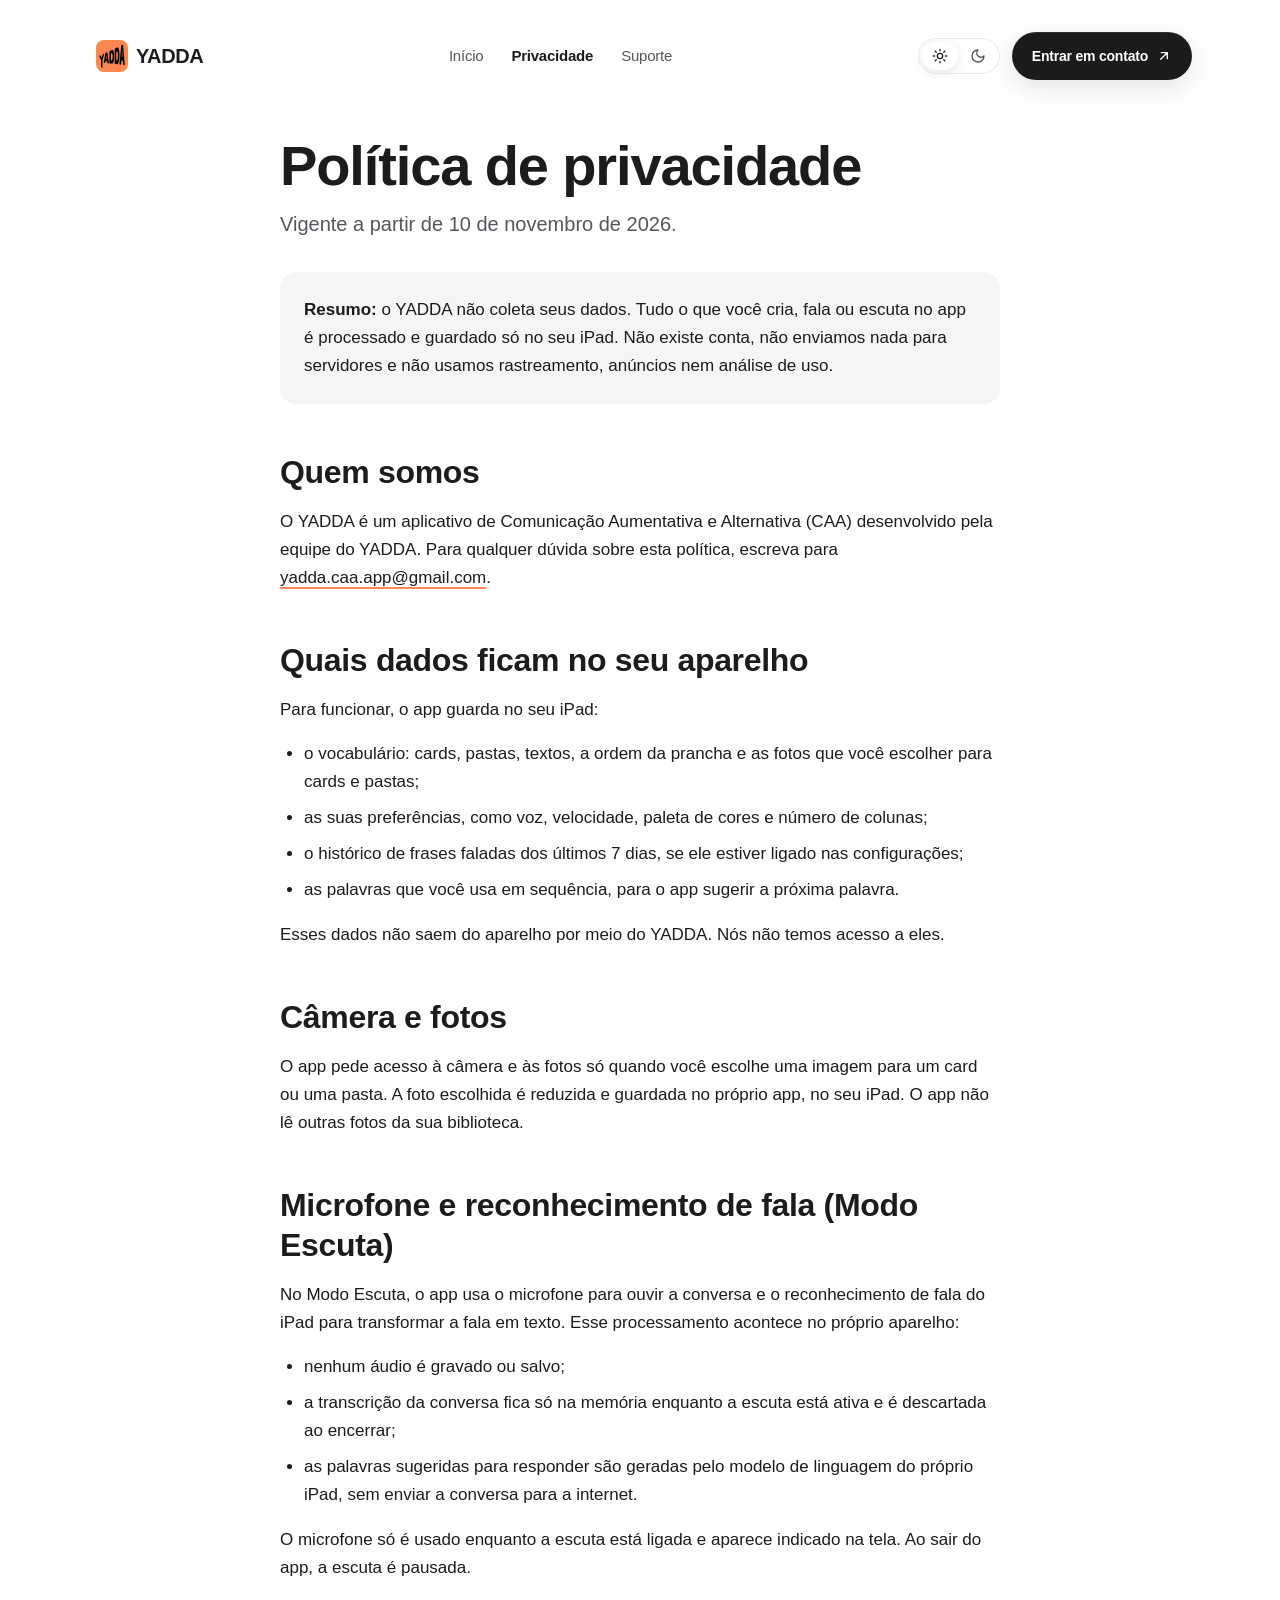
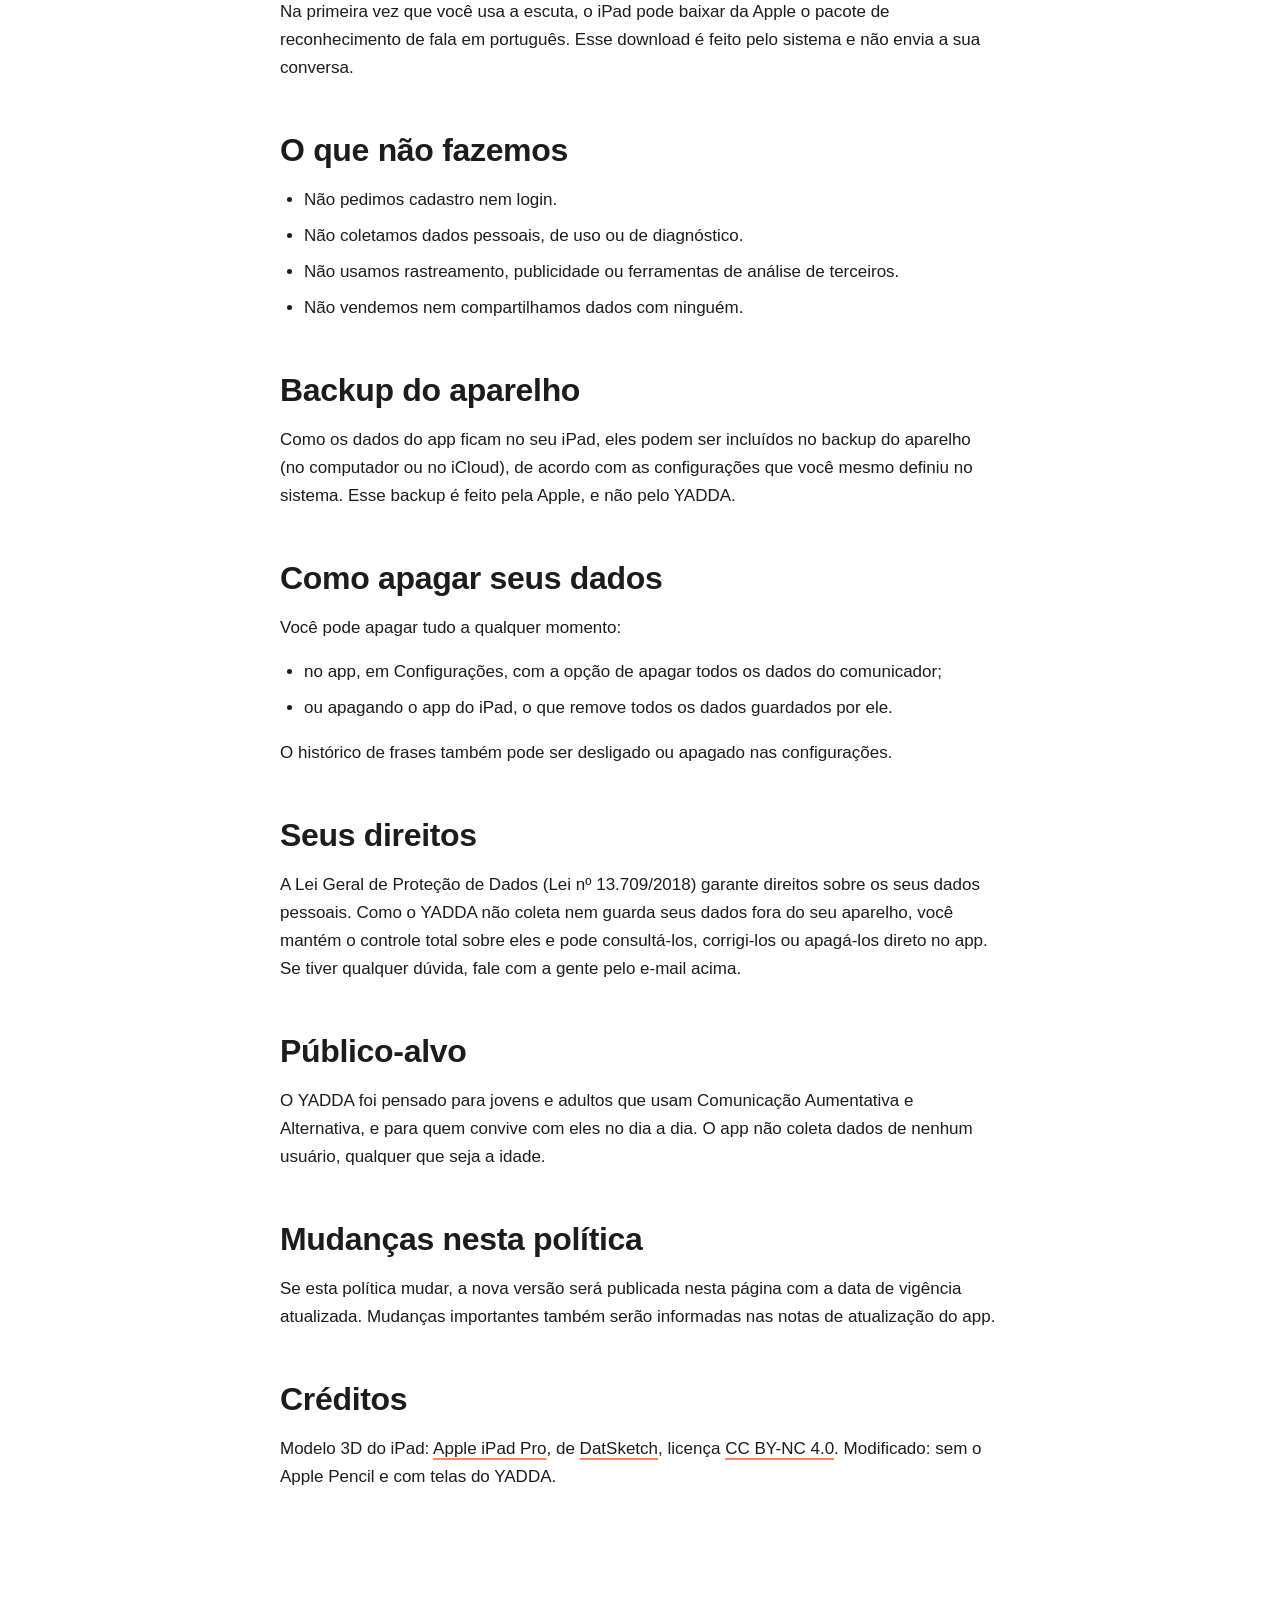
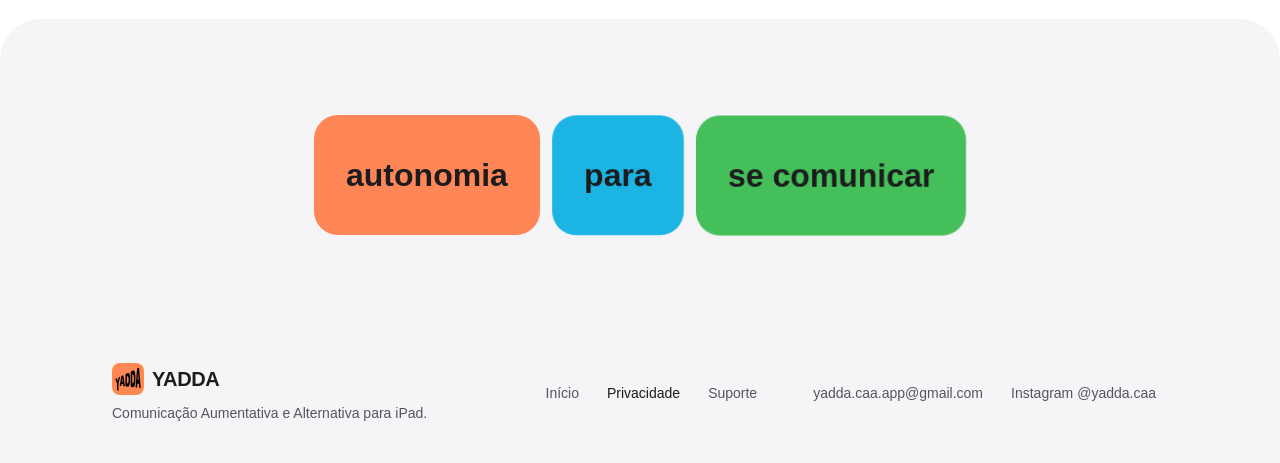
==== commit 0089c4ce: "Troca o e-mail de contato e adiciona o Instagram @yadda.caa" ====
--- a/privacidade.html
+++ b/privacidade.html
@@ -70,7 +70,7 @@
     </div>
 
     <h2 data-revela>Quem somos</h2>
-    <p>O YADDA é um aplicativo de Comunicação Aumentativa e Alternativa (CAA) desenvolvido pela equipe do YADDA. Para qualquer dúvida sobre esta política, escreva para <a href="mailto:manoeltelesdev@gmail.com">manoeltelesdev@gmail.com</a>.</p>
+    <p>O YADDA é um aplicativo de Comunicação Aumentativa e Alternativa (CAA) desenvolvido pela equipe do YADDA. Para qualquer dúvida sobre esta política, escreva para <a href="mailto:yadda.caa.app@gmail.com">yadda.caa.app@gmail.com</a>.</p>
 
     <h2 data-revela>Quais dados ficam no seu aparelho</h2>
     <p>Para funcionar, o app guarda no seu iPad:</p>
@@ -145,7 +145,10 @@
           <a href="privacidade.html" aria-current="page">Privacidade</a>
           <a href="suporte.html">Suporte</a>
       </nav>
-      <a class="rodape__contato" href="mailto:manoeltelesdev@gmail.com">manoeltelesdev@gmail.com</a>
+      <div class="rodape__contatos">
+        <a class="rodape__contato" href="mailto:yadda.caa.app@gmail.com">yadda.caa.app@gmail.com</a>
+        <a class="rodape__contato" href="https://www.instagram.com/yadda.caa/" rel="noopener" aria-label="Instagram do YADDA, @yadda.caa">Instagram @yadda.caa</a>
+      </div>
     </div>
   </footer>
 </body>
--- a/estilo.css
+++ b/estilo.css
@@ -570,7 +570,7 @@
   left: 50%;
   display: grid;
   width: 300vw;
-  margin: 0 0 0 -150vw;
+  margin-left: -150vw;
   transform: translateY(-50%) rotate(-12deg);
 }
 .mosaico__fila {
@@ -589,6 +589,9 @@
   from { transform: translate3d(calc(-1 * var(--mosaico-w)), 0, 0); }
   to { transform: translate3d(0, 0, 0); }
 }
+/* Fora da tela o loop para (js/pausa.js). */
+.fora-da-tela .anda .mosaico__fila,
+.bento.fora-da-tela .bento__item .picto [class^="p-"] { animation-play-state: paused; }
 @media (prefers-reduced-motion: reduce) {
   .anda .mosaico__fila { animation: none; }
   .tema__bolinha { transition: none; }
@@ -728,9 +731,11 @@
 /* iPad 3D: o canvas cobre a tela, e as molduras viram só âncoras de posição */
 .cena3d {
   position: fixed;
-  inset: 0;
+  top: 0;
+  left: 0;
   width: 100%;
-  height: 100%;
+  height: 100vh;
+  height: 100lvh;
   z-index: 5;
   pointer-events: none;
   opacity: 0;
@@ -793,14 +798,16 @@
 .bento__item--sugestoes { background: linear-gradient(180deg, var(--bento-purple-topo), var(--purple-500)); }
 
 /* Mini cards da paleta */
-.bento__arte--cores { flex-wrap: wrap; gap: var(--space-3); }
+.bento__arte--cores { gap: var(--space-2); }
 .mini {
   display: grid;
   justify-items: center;
   align-content: center;
   gap: var(--space-1);
-  width: 104px;
-  height: 104px;
+  flex: 1 1 0;
+  min-width: 0;
+  max-width: 104px;
+  aspect-ratio: 1;
   border-radius: 20px;
   color: var(--color-on-brand);
   font-size: var(--text-sm);
@@ -814,7 +821,7 @@
 .mini--purple { background: linear-gradient(180deg, var(--bento-purple-topo), var(--purple-500)); }
 
 .picto { display: block; overflow: visible; }
-.mini .picto { width: 48px; height: 48px; }
+.mini .picto { width: 48%; height: auto; }
 
 @media (min-width: 768px) {
   .bento {
@@ -826,23 +833,25 @@
   .bento__item--voz { grid-area: voz; }
   .bento__item--sugestoes { grid-area: sugestoes; }
   .bento__item { padding: var(--space-8); }
-  .mini { width: 120px; height: 120px; }
-  .mini .picto { width: 56px; height: 56px; }
-}
-
-/* Animação dentro do pictograma: só as peças do SVG se mexem (olhos, boca, ondas, balão, gota, pino).
-   Só no hover, com mouse, e nada com Reduzir Movimento. */
+  .bento__arte--cores { gap: var(--space-3); }
+  .mini { max-width: 120px; }
+  .mini .picto { width: 56px; }
+}
+
+/* Animação dentro do pictograma: só as peças do SVG se mexem (olhos, boca, ondas, balão, maleta).
+   No hover com mouse; em loop sem mouse. Nada com Reduzir Movimento. */
 .picto g { transform-box: fill-box; transform-origin: center; }
 .picto .p-boca { transform-origin: 50% 0%; }
 .picto .p-bolha1, .picto .p-bolha2, .picto .p-bolha3 { transform-origin: 0% 100%; }
-.picto .p-pino, .picto .p-gota { transform-origin: 50% 100%; }
+.picto .p-maleta { transform-origin: 50% 12%; }
 
 @media (hover: hover) and (pointer: fine) and (prefers-reduced-motion: no-preference) {
   .bento__item:hover .p-olhos { animation: piscar 1.6s ease-in-out; }
   .bento__item:hover .p-sobr { animation: sobrancelha 1.6s cubic-bezier(.34, 1.56, .64, 1); }
   .bento__item:hover .picto--criar .p-boca,
   .bento__item:hover .picto--eu .p-boca,
-  .bento__item:hover .picto--querer .p-boca { animation: sorriso 1.6s cubic-bezier(.34, 1.56, .64, 1); }
+  .bento__item:hover .picto--precisar .p-boca,
+  .bento__item:hover .picto--ir .p-boca { animation: sorriso 1.6s cubic-bezier(.34, 1.56, .64, 1); }
 
   .bento__item:hover .picto--falar .p-boca { animation: falar 1.6s ease-in-out; }
   .bento__item:hover .p-onda1 { animation: onda 1.6s ease-out both; }
@@ -854,9 +863,29 @@
   .bento__item:hover .p-bolha3 { animation: bolha 1.6s cubic-bezier(.34, 1.56, .64, 1) 240ms both; }
   .bento__item:hover .picto--pensar .p-olhos { animation: olhar 1.6s ease-in-out; }
 
-  .bento__item:hover .p-gota { animation: gota 1.6s cubic-bezier(.5, 0, .5, 1); }
-  .bento__item:hover .p-pino { animation: pino 1.6s cubic-bezier(.34, 1.56, .64, 1); }
-  .bento__item:hover .p-sombra { animation: sombra 1.6s cubic-bezier(.34, 1.56, .64, 1); }
+  .bento__item:hover .p-maleta { animation: maleta 1.6s ease-in-out; }
+}
+/* Sem mouse (celular e iPad) não tem hover: as peças ficam em loop, mais devagar. */
+@media (hover: none) and (prefers-reduced-motion: no-preference) {
+  .bento__item .p-olhos { animation: piscar 1.6s ease-in-out; }
+  .bento__item .p-sobr { animation: sobrancelha 1.6s cubic-bezier(.34, 1.56, .64, 1); }
+  .bento__item .picto--criar .p-boca,
+  .bento__item .picto--eu .p-boca,
+  .bento__item .picto--precisar .p-boca,
+  .bento__item .picto--ir .p-boca { animation: sorriso 1.6s cubic-bezier(.34, 1.56, .64, 1); }
+
+  .bento__item .picto--falar .p-boca { animation: falar 1.6s ease-in-out; }
+  .bento__item .p-onda1 { animation: onda 1.6s ease-out both; }
+  .bento__item .p-onda2 { animation: onda 1.6s ease-out 120ms both; }
+  .bento__item .p-onda3 { animation: onda 1.6s ease-out 240ms both; }
+
+  .bento__item .p-bolha1 { animation: bolha 1.6s cubic-bezier(.34, 1.56, .64, 1) both; }
+  .bento__item .p-bolha2 { animation: bolha 1.6s cubic-bezier(.34, 1.56, .64, 1) 120ms both; }
+  .bento__item .p-bolha3 { animation: bolha 1.6s cubic-bezier(.34, 1.56, .64, 1) 240ms both; }
+  .bento__item .picto--pensar .p-olhos { animation: olhar 1.6s ease-in-out; }
+
+  .bento__item .p-maleta { animation: maleta 1.6s ease-in-out; }
+  .bento .bento__item .picto [class^="p-"] { animation-duration: 2.8s; animation-iteration-count: infinite; }
 }
 @keyframes piscar {
   0%, 30%, 40%, 70%, 80%, 100% { transform: scaleY(1); }
@@ -894,25 +923,12 @@
   0%, 100% { transform: translate(0, 0); }
   25%, 70% { transform: translate(8px, -8px); }
 }
-@keyframes gota {
-  0% { transform: translateY(0) scale(1); opacity: 1; }
-  15% { transform: translateY(-120px) scale(0.8); opacity: 0; }
-  20% { transform: translateY(-120px) scale(0.8); opacity: 1; }
-  60% { transform: translateY(0) scale(1.1, 0.85); }
-  75%, 100% { transform: translateY(0) scale(1); }
-}
-@keyframes pino {
-  0%, 100% { transform: translateY(0) scale(1); }
-  25% { transform: translateY(-48px) scale(1); }
-  45% { transform: translateY(0) scale(1.06, 0.92); }
-  60% { transform: translateY(-16px) scale(1); }
-  75% { transform: translateY(0) scale(1); }
-}
-@keyframes sombra {
-  0%, 100% { transform: scaleX(1); opacity: 1; }
-  25% { transform: scaleX(0.6); opacity: 0.5; }
-  45% { transform: scaleX(1.05); opacity: 1; }
-  60% { transform: scaleX(0.85); }
+@keyframes maleta {
+  0%, 100% { transform: rotate(0); }
+  15% { transform: rotate(-10deg); }
+  35% { transform: rotate(8deg); }
+  55% { transform: rotate(-5deg); }
+  75% { transform: rotate(2deg); }
 }
 
 .escuta {
@@ -1037,7 +1053,8 @@
 }
 .rodape__links a:hover, .rodape__contato:hover { color: var(--color-text); background: var(--color-surface-strong); }
 .rodape__links a[aria-current="page"] { color: var(--color-text); }
-.rodape__contato { justify-self: start; margin-left: calc(-1 * var(--space-3)); }
+.rodape__contatos { display: flex; flex-wrap: wrap; gap: var(--space-1); justify-self: start; margin-left: calc(-1 * var(--space-3)); }
+.rodape__contato { justify-self: start; }
 
 @media (min-width: 768px) {
   .rodape__fecho { padding-top: var(--space-24); padding-bottom: var(--space-24); }
@@ -1054,7 +1071,7 @@
     align-items: center;
     gap: var(--space-8);
   }
-  .rodape__links, .rodape__contato { margin-left: 0; }
+  .rodape__links, .rodape__contatos { margin-left: 0; }
 }
 
 @media (prefers-reduced-motion: reduce) {
